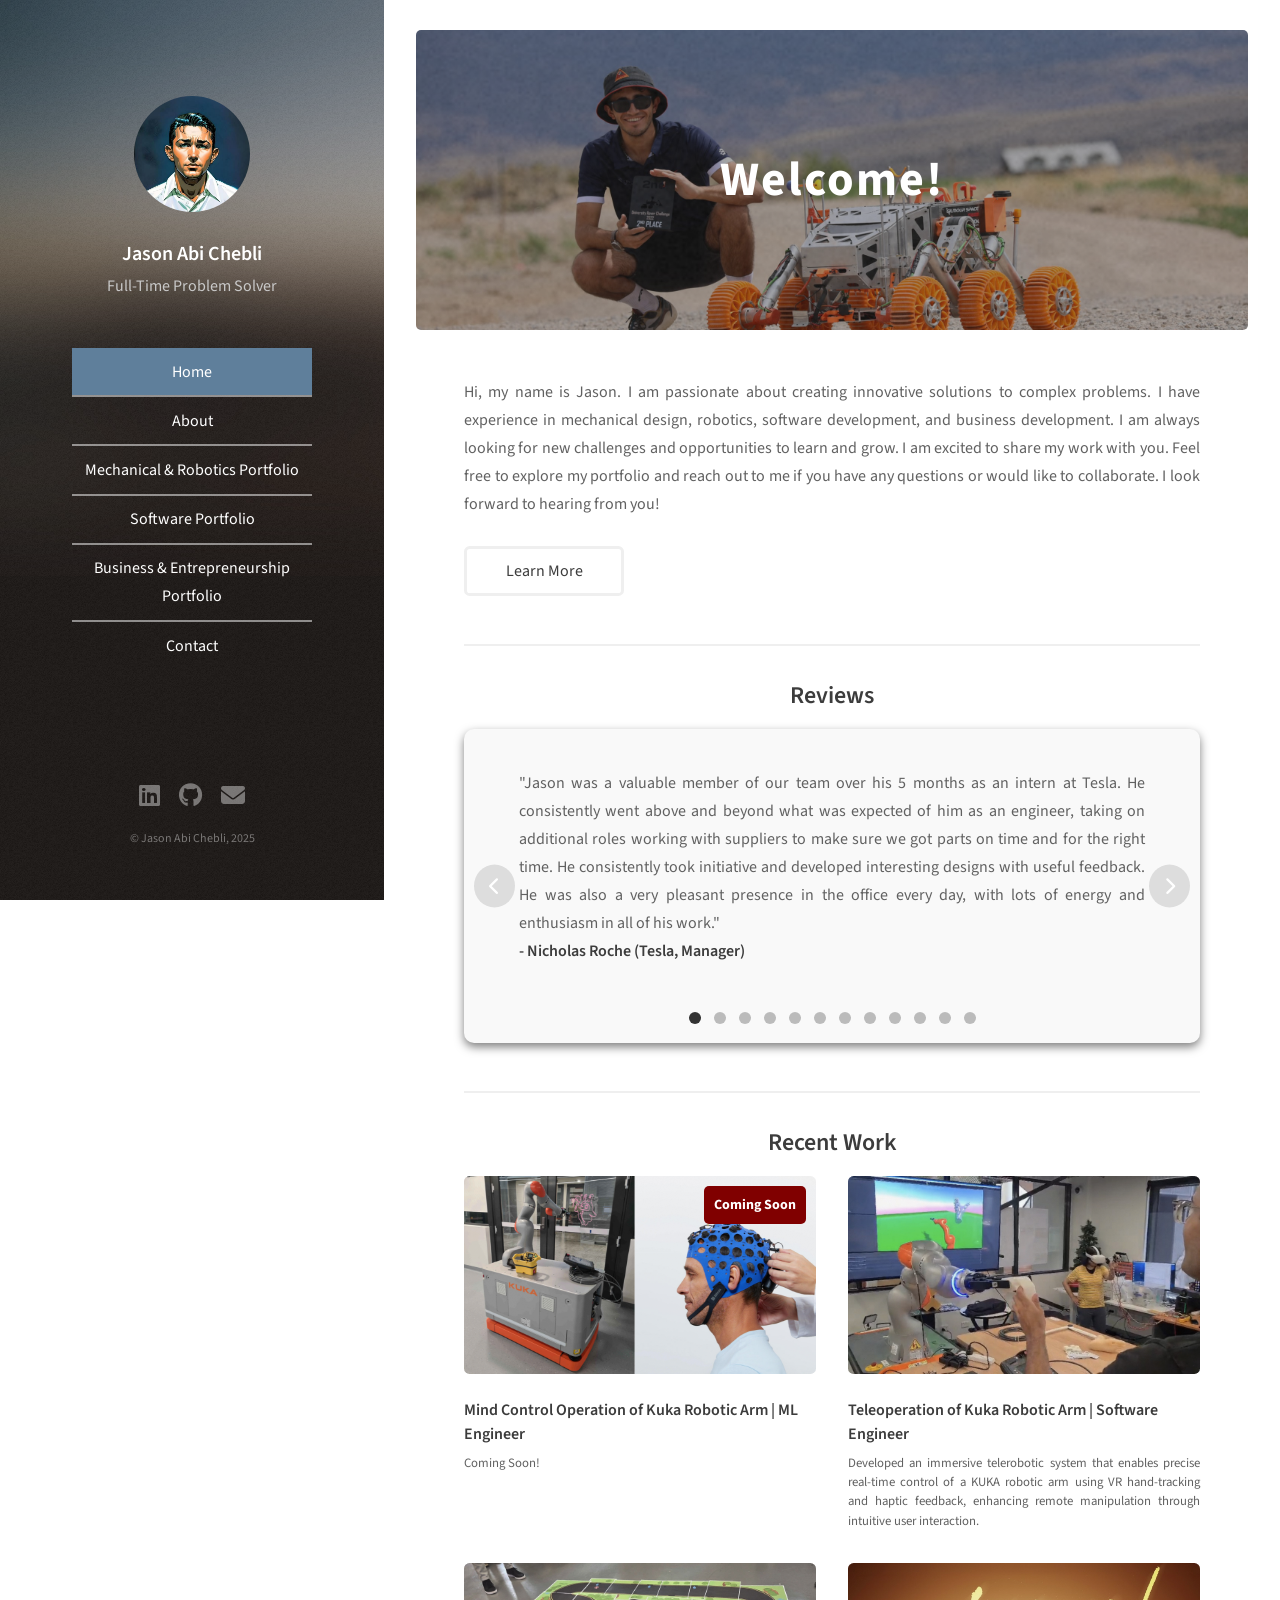
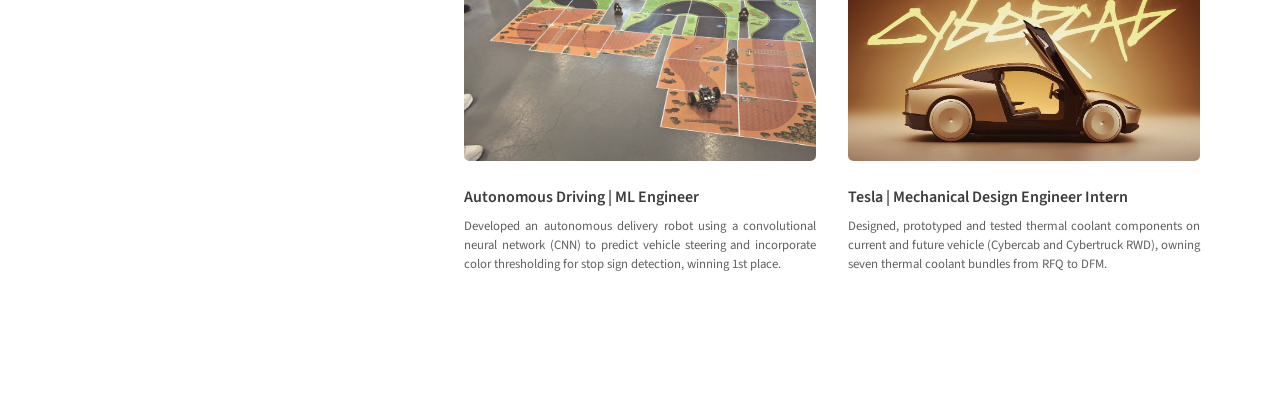
==== index.html @ d2613e0b "Removing large files and adding favicon" ====
<!DOCTYPE HTML>
<!--
	Name: Jason Abi Chebli
	Last Editted: 25-Feb-2025	
	Credit to HTML5 UP for laying some foundations.
-->
<html>

<head>
	<title>Jason Abi Chebli</title>
	<meta charset="utf-8" />
	<meta name="viewport" content="width=device-width, initial-scale=1, user-scalable=no" />
	<link rel="icon" type="image/png" href="images/Favicon/favicon-32x32.png">

	<!-- Stylesheets -->
	<link rel="stylesheet" href="assets/css/main.css" />
	<link rel="stylesheet"
		href="https://fonts.googleapis.com/css2?family=Poppins:wght@200;300;400;500;600&display=swap">
	<!-- Google Fonts -->
	<link rel="stylesheet" href="https://cdnjs.cloudflare.com/ajax/libs/font-awesome/6.4.2/css/all.min.css">
	<!-- Font Awesome for Icons -->
</head>

<!-- Google tag (gtag.js) -->
<script async src="https://www.googletagmanager.com/gtag/js?id=G-MSVJFN33YT"></script>
<script>
  window.dataLayer = window.dataLayer || [];
  function gtag(){dataLayer.push(arguments);}
  gtag('js', new Date());

  gtag('config', 'G-MSVJFN33YT');
</script>

<body class="is-preload">

	<!-- Navigation Bar for Large Screen -->
	<section id="header">
		<!-- Avatar + Image -->
		<header>
			<span class="image avatar"><img src="images/avatar.jpg" alt=""></span>
			<h1><strong>Jason Abi Chebli</strong></h1>
			<p>Full-Time Problem Solver</p>
		</header>
		<!-- Navigation Menu -->
		<nav id="nav">
			<ul id="menu">
				<li><a href="index.html" class="scrolly active">Home</a></li>
				<li><a href="about.html" class="scrolly">About</a></li>
				<li><a href="mechanical.html" class="scrolly">Mechanical & Robotics Portfolio</a></li>
				<li><a href="software.html" class="scrolly">Software Portfolio</a></li>
				<li><a href="business.html" class="scrolly">Business & Entrepreneurship Portfolio</a></li>
				<li><a href="contact.html" class="scrolly">Contact</a></li>
			</ul>
		</nav>

		<!-- Footer -->
		<footer id="footer">
			<div class="inner">
				<ul class="icons">
					<li><a href="https://www.linkedin.com/in/jason-abi-chebli/" class="icon brands fa-linkedin"><span class="label">LinkedIn</span></a></li>
					<li><a href="https://github.com/jabichebli" class="icon brands fa-github"><span class="label">Github</span></a></li>
					<li><a href="contact.html" class="icon solid fa-envelope"><span class="label">Email</span></a></li>
				</ul>
				<ul class="copyright">
					<li>&copy; Jason Abi Chebli, 2025</li>
				</ul>
			</div>
		</footer>
	</section>

	<!-- Navigation Bar for Smaller Screens -->
	<section id="mobile-header">
		<p id="mobile-title">Jason Abi Chebli</p>
		<button id="menu-toggle" aria-label="Toggle menu">
			<i class="fas fa-bars"></i>
		</button>
	</section>

	<!-- Mobile Navigation Menu (Initially Hidden) -->
	<nav id="mobile-nav">
		<!-- Avatar + Image -->
		<header>
			<span class="image avatar" alt
				style="display: flex; justify-content: center; padding: 1.5em 0em 1.5em 0em;"><img
					src="images/avatar.jpg" style="width: 35%;" alt=""></span>
			<p style="margin-bottom: 0em; font-size: large; font-family: 'Poppins', sans-serif; color: white;">Jason Abi
				Chebli</p>
			<p>Full-Time Problem Solver</p>
		</header>
		<br>

		<!-- Navigation Menu -->
		<ul id="menu">
			<li><a href="index.html" class="scrolly active">Home</a></li>
			<li><a href="about.html" class="scrolly">About</a></li>
			<li><a href="mechanical.html" class="scrolly">Mechanical & Robotics Portfolio</a></li>
			<li><a href="software.html" class="scrolly">Software Portfolio</a></li>
			<li><a href="business.html" class="scrolly">Business & Entrepreneurship Portfolio</a></li>
			<li><a href="contact.html" class="scrolly">Contact</a></li>
		</ul>
		<br><br>
		<ul class="copyright">
			<li>&copy; Jason Abi Chebli, 2025</li>
		</ul>
	</nav>

	<div id="body">
		<!-- Hero Banner Section -->
		<section id="hero" style="background-image: url('assets/css/images/overlay.png'), url('images/home/home_main.jpg');">
			<div class="hero-content">
				<h1>Welcome!</h1>
			</div>
		</section>

		<!-- Main Content -->
		<div id="main">
			<!-- Introduction Section -->
			<section id="one">
				<header class="major">
					<!-- <h2>Welcome!</h2> -->
				</header>
				<p style="text-align: justify;">Hi, my name is Jason. I am passionate about creating innovative
					solutions to
					complex problems. I have experience in mechanical design, robotics, software development, and
					business
					development. I am always looking for new challenges and opportunities to learn and grow. I am
					excited to
					share my work with you. Feel free to explore my portfolio and reach out to me if you have any
					questions
					or would like to collaborate. I look forward to hearing from you!
				</p>
				<br>
				<ul class="actions">
					<li><a href="about.html" class="button">Learn More</a></li>
				</ul>
			</section>

			<!-- Review Section -->
			<section id="two">
					<h2 style="padding-bottom: 15px;">Reviews</h2>
				<div id="review-slider">
					<button class="nav-button prev" onclick="changeReview(-1)"><i
							class="fas fa-chevron-left"></i></button>
					<div class="review active">"Jason was a valuable member of our team over his 5 months as an intern
						at
						Tesla. He consistently went above and beyond what was expected of him as an engineer, taking on
						additional roles working with suppliers to make sure we got parts on time and for the right
						time. He
						consistently took initiative and developed interesting designs with useful feedback. He was also
						a
						very pleasant presence in the office every day, with lots of energy and enthusiasm in all of his
						work." <br><b>- Nicholas Roche (Tesla, Manager)</b></div>
					<div class="review">"Jason is a first principles based engineer who dives into the details to
						determine
						the best solution to novel design problems. He works well cross-functionally with design, supply
						chain, manufacturing and quality organizations where he presents data in a concise manner to
						bring
						his designs to production." <br><b> - Zackary Bernholtz (Tesla, Staff Technical Program
							Manager)</b>
					</div>
					<div class="review">"Jason is very knowledgable and proficient at explaining complex topics as well
						as
						being friendly and approachable. He is an exemplary TA and greatly contributed to my enjoyment
						of
						the unit." <br><b> Rating: &#9733;&#9733;&#9733;&#9733;&#9733;</b> <br> <b> - Anonymous Student
							Feedback (ENG1011, SETU) </b>
					</div>
					<div class="review">"Jason was quick to help us with everything and was constantly reassuring us and
						giving us constructive and positive feedback not just as a team, but individually as
						well."<br><b>
							Rating: &#9733;&#9733;&#9733;&#9733;&#9733;</b> <br> <b> - Anonymous Student Feedback
							(ENG1011,
							SETU) </b></div>
					<div class="review">"Great!! Was really helpful and guided us through every assessment"<br><b>
							Rating:
							&#9733;&#9733;&#9733;&#9733;&#9733;</b> <br> <b> - Anonymous Student Feedback (ENG1011,
							SETU)</b></div>
					<div class="review">"Jason is one of the winners of ELO2 Big Dipper Lunar Regolith Acquisition -
						Phase
						1. His team delivered great work!" <br><b> Rating: &#9733;&#9733;&#9733;&#9733;&#9733;</b> <br>
						<b>
							- ELO2 (Space Consortium) </b>
					</div>
					<div class="review">"Jason worked for myself over a 2 year period at The Bicycle Corporation as a
						warehouse employee. I found him to be honest, reliable and a worker prepared to turn his hand to
						whatever was asked of him. Ile showed great initiative to undertake tasks without prompting. I
						wouldn 't hesitate to recommend Jason." <br> <b> - Niel Watson (BikeCorp, Manager) </b></div>
					<div class="review">"Love the enthusiasm and skills you brought to the program Jason Abi Chebli!
						Great
						to have you part of the TOM community and grateful for all your hard work to support Team Joan."
						<br> <b> - Monique Lautee (TOM: Melbourne, Organiser) </b>
					</div>
					<div class="review">"Jason was by far the best tutor I've ever had. Ile is very organised and clear
						in
						his teaching. Having him as my tutor definitely improved my maths results. He helped me excel in
						my
						maths and as a result I was accepted into my school's accelerated maths program. Jason is very
						passionate and dedicated in his teaching because he would always make sure I understand the
						concept
						before moving on. As well as helping me understand math concepts, he is also very engaging in
						his
						teaching. Jason would be a wonderful asset to the workplace because of his passion, organisation
						and
						teaching skills. Employers should definitely hire Jason; they won't regret it."<br><b> - Ashlyn
							Mamachan (Former Student)</b></div>
					<div class="review">"Amazing tutor. Really easy-going and is a very friendly person, allowing one to
						feel in a comfortable environment when around Jason. When tutoring, he always wants you to fully
						understand a concept, he provides excellent and clear notes and will always go beyond
						expectations
						to assist his students. Personally, enjoyed my experiences with Jason and would always be open
						to
						his tutoring services in the future." <br> <b>- Quentin Lam (Former Student)</b></div>
					<div class="review">"Jason is a great tutor. He has helped me tremendously with my English language
						skills. His resources and notes are easy to understand key learning areas. Ile has additional
						resources that teachers don't have and are helpful in providing more depth and information on
						writing AC's and essays. Jason makes the lesson fun, engaging while personalising to a way that
						helped me understand. Ile is organised and helped me stay on track from stressing for exams and
						sacs
						beforehand." <br> <b>- Anonymous (Former Student)</b></div>
					<div class="review">"Jason was very helpful and taught me more than I needed to know. Very good at
						explaining concepts and improving my work" <br> <b>- Damien D'Cunha (Former Student)</b></div>
					<button class="nav-button next" onclick="changeReview(1)"><i
							class="fas fa-chevron-right"></i></button>
					<div class="indicators">
						<span class="indicator active" onclick="goToReview(0)"></span>
						<span class="indicator" onclick="goToReview(1)"></span>
						<span class="indicator" onclick="goToReview(2)"></span>
						<span class="indicator" onclick="goToReview(3)"></span>
						<span class="indicator" onclick="goToReview(4)"></span>
						<span class="indicator" onclick="goToReview(5)"></span>
						<span class="indicator" onclick="goToReview(6)"></span>
						<span class="indicator" onclick="goToReview(7)"></span>
						<span class="indicator" onclick="goToReview(8)"></span>
						<span class="indicator" onclick="goToReview(9)"></span>
						<span class="indicator" onclick="goToReview(10)"></span>
						<span class="indicator" onclick="goToReview(11)"></span>
					</div>
				</div>
			</section>

			<!-- Recent Work Section -->
			<section id="one">
					<h2 style="padding-bottom: 15px;">Recent Work</h2>
				<div class="row">
					<article class="col-6 col-12-xsmall work-item">
						<a href="#" class="image fit thumb">
							<img src="images/software/Mind_Control/Mind_Control.png" alt="" />
						</a>
						<h3>Mind Control Operation of Kuka Robotic Arm | ML Engineer</h3>
						<p>Coming Soon!</p>
						<div class="coming-soon-bubble">Coming Soon</div>
					</article>
					<article class="col-6 col-12-xsmall work-item">
						<a href="#" class="image fit thumb">
							<img src="images/software/Teleoperation/Teleoperation.jpg" alt="" />
						</a>
						<h3>Teleoperation of Kuka Robotic Arm | Software Engineer</h3>
						<p>Developed an immersive telerobotic system that enables precise real-time control of a KUKA
							robotic arm using VR hand-tracking and haptic feedback, enhancing remote manipulation
							through
							intuitive user interaction.</p>
					</article>
					<article class="col-6 col-12-xsmall work-item">
						<a href="#" class="image fit thumb">
							<img src="images/software/Autonomous_Driving_ML/Autonomous_Driving.jpg" alt="" />
						</a>
						<h3>Autonomous Driving | ML Engineer</h3>
						<p>Developed an autonomous delivery robot using a convolutional neural network (CNN) to predict
							vehicle steering and incorporate color thresholding for stop sign detection, winning 1st
							place.
						</p>
					</article>
					<article class="col-6 col-12-xsmall work-item">
						<a href="#" class="image fit thumb">
							<img src="images/mechanical/Tesla/Robotaxi.jpg" alt="" />
						</a>
						<h3>Tesla | Mechanical Design Engineer Intern</h3>
						<p>Designed, prototyped and tested thermal coolant components on current and future vehicle
							(Cybercab and Cybertruck RWD), owning seven thermal coolant bundles from RFQ to DFM.</p>
					</article>
				</div>
				<br>
			</section>
		</div>
	</div>

	<!-- Footer -->
	<footer id="mobile-footer">
		<div class="inner">
			<ul class="icons">
				<li><a href="https://www.linkedin.com/in/jason-abi-chebli/" class="icon brands fa-linkedin"><span class="label">LinkedIn</span></a></li>
				<li><a href="https://github.com/jabichebli" class="icon brands fa-github"><span class="label">Github</span></a></li>
				<li><a href="contact.html" class="icon solid fa-envelope"><span class="label">Email</span></a></li>
			</ul>
			<ul class="copyright">
				<li>&copy; Jason Abi Chebli, 2025</li>
			</ul>
		</div>
	</footer>

	<!-- Scripts -->
	<script src="assets/js/jquery.min.js"></script>
	<script src="assets/js/jquery.poptrox.min.js"></script>
	<script src="assets/js/browser.min.js"></script>
	<script src="assets/js/breakpoints.min.js"></script>
	<script src="assets/js/util.js"></script>
	<script src="assets/js/main.js"></script>
	<script src="assets/js/tracking.js"></script>

	<!-- Popup Overlay and Popup Container -->
	<div class="popup-overlay"></div>
	<div class="popup-container">
		<span class="popup-close">
			<i class="fas fa-times"></i>
		</span>
		<div class="popup-content">
			<!-- Content will be injected here by JS -->
		</div>

		<!-- Navigation Buttons -->
		<button class="popup-nav left" onclick="changePopupContent(-1)">
			<i class="fas fa-chevron-left"></i> <!-- Left Arrow -->
		</button>
		<button class="popup-nav right" onclick="changePopupContent(1)">
			<i class="fas fa-chevron-right"></i> <!-- Right Arrow -->
		</button>

	</div>
</body>

</html>
---- assets/css/main.css ----
/*
	Name: Jason Abi Chebli
	Last Editted: 25-Feb-2025	
	Credit to HTML5 UP for laying some foundations.
*/

/*
Colours:

#5f7f9b  -- Hover/Selection
#c9c9c9  -- Nav Bar
#3c3c3c  -- Text Body
#616161  -- Headers


#becad6 -- dark blue
#dee4ea -- light blue

*/


/*--------Imports--------*/
@import url("fontawesome-all.min.css");
@import url("https://fonts.googleapis.com/css?family=Source+Sans+Pro:400,400italic");
@import url('https://fonts.googleapis.com/css2?family=Poppins:wght@200;300;400;500;600&display=swap');

/*--------Coming Soon Bubble--------*/
.coming-soon-bubble {
	position: absolute;
	top: 10px;
	right: 10px;
	background-color: maroon;
	color: white;
	padding: 5px 10px;
	border-radius: 5px;
	font-weight: bold;
	font-size: 14px;
	text-align: center;
	z-index: 10;
}

.work-item {
	position: relative;
}

/*--------Project Specific Containers--------*/
.summary-container {
	display: flex;
	justify-content: space-between;
	align-items: flex-start;
	gap: 20px;
	flex-wrap: wrap;
}

.summary-text {
	flex: 2;
	min-width: 400px;
	text-align: justify;
}

.summary-media {
	flex: 1;
	max-width: 250px;
	flex-direction: column;
	gap: 10px;
	display: flex;
	justify-content: center;
	align-items: center;
}

.summary-media img {
	width: 100%;
	max-width: 300px;
	border-radius: 2px;
}

.summary-row {
	display: flex;
	gap: 10px;
	flex-wrap: wrap;
	justify-content: center;
	padding-bottom: 10px;
	width: 100%;
}

.summary-row img {
	max-width: 47%;
	border-radius: 2px;
}

.video-container {
    position: relative;
    padding-bottom: 56.25%; 
    height: 0;
    overflow: hidden;
    background: #000;
    margin-top: 5px;
    border-radius: 2px;
}

.video-container iframe {
    position: absolute;
    top: 0;
    left: 0;
    width: 100%;
    height: 100%;
}





/*-------- Project Pop Up --------*/
.popup-overlay {
	display: none;
	position: fixed;
	top: 0;
	left: 0;
	width: 100%;
	height: 100%;
	background-color: rgba(0, 0, 0, 0.5);
	z-index: 9999;
}

.popup-container {
	display: none;
	position: fixed;
	top: 50%;
	left: 50%;
	transform: translate(-50%, -50%);
	background-color: white;
	border-radius: 10px;
	padding: 20px;
	width: 95%;
	height: 95%;
	overflow: hidden;
	box-shadow: 0 5px 15px rgba(0, 0, 0, 0.3);
	z-index: 10000;
}

.popup-content {
	position: fixed;
	top: 50%;
	left: 50%;
	transform: translate(-50%, -50%);
	max-height: 90%;
	overflow-y: auto;
	padding: 5px;
	width: 90%;
	box-sizing: border-box;
	z-index: 10000;
}


.popup-close {
	position: absolute;
	top: 10px;
	right: 10px;
	font-size: 20px;
	cursor: pointer;
	color: #333;
	background: none;
	border: none;
	padding: 10px 16px;
	border-radius: 50%;
	transition: background-color 0.3s ease;
}

.popup-close:hover {
	background-color: #ddd;
}

body.popup-open {
	overflow: hidden;
}

.popup-nav {
	position: absolute;
	top: 50%;
	transform: translateY(-50%);
	background-color: #ddd;
	color: white;
	padding: 10px 15px;
	border: none;
	border-radius: 50%;
	cursor: pointer;
	transition: background-color 0.3s ease;
	z-index: 11001;
}

.popup-nav.left {
	left: 10px;
}

.popup-nav.right {
	right: 10px;
}

.popup-nav:hover {
	background-color: #333;
}

.popup-nav i {
	font-size: 20px;
}

/*--------Skill bubbles--------*/
.skill-bubble {
	display: inline-block;
	color: white;
	font-size: 14px;
	padding: 5px 10px;
	margin: 5px;
	border-radius: 15px;
	cursor: default;
	transition: transform 0.2s ease-in-out;
}

.skill-bubble:hover {
	transform: scale(1.1);
}

/*--------Hero (Page) Image--------*/
#hero {
	background-size: cover;
	background-position: center;
	background-repeat: no-repeat;
	height: 300px;
	align-items: center;
	justify-content: center;
	text-align: center;
	position: relative;
	color: white;
	width: 100%;
	margin-top: -1em;
	border-radius: 5px;
}

#hero .hero-content {
	position: relative;
	z-index: 1;
}
#hero {
    display: flex;
    align-items: center; 
    justify-content: center; 
    height: 300px; 
    text-align: center;
	margin-top: 30px;
}

.hero-content h1 {
    font-size: 3rem;
    font-weight: bold;
    letter-spacing: 2px;
	color: white;
	margin: 0;
}



/*--------Reviews (Home Page)--------*/
#review-slider {
	position: relative;
	max-width: 750px;
	margin: auto;
	overflow: hidden;
	background: #f9f9f9;
	padding: 10px;
	border-radius: 10px;
	text-align: center;
	box-shadow: 0px 4px 10px rgba(0, 0, 0, 0.5);
}

.review {
	font-size: 16px;
	padding: 30px 45px 30px 45px;
	opacity: 1;
	transition: opacity 0.5s ease-in-out;
	display: none;
	text-align: justify;
}

.review.active {
	opacity: 1;
	display: block;
}

.nav-button {
	cursor: pointer;
	position: absolute;
	top: 50%;
	transform: translateY(-50%);
	background-color: #ddd;
	color: white;
	border: none;
	padding: 8px 15px;
	border-radius: 50%;
	font-size: 18px;
}

.nav-button:hover {
	background-color: #333;
}


.prev {
	left: 10px;
}

.next {
	right: 10px;
}

.indicators {
	text-align: center;
	margin-top: 10px;
}

.indicator {
	height: 12px;
	width: 12px;
	background-color: #bbb;
	border-radius: 50%;
	display: inline-block;
	margin: 0 5px;
	cursor: pointer;
	transition: background-color 0.3s ease-in-out;
}

.indicator.active {
	background-color: #333;
}


/*--------NAVIGATION BAR--------*/

.container {
	display: flex;
	align-items: center;
	gap: 20px;
}

.image-container img {
	width: 250px;
	height: auto;
	border-radius: 5px;
}

.text-container {
	flex: 1;
}

@media (max-width: 768px) {
	.container {
		flex-direction: column;
		text-align: center;
	}

	.image-container img {
		width: 150px;
	}
}

* {
	margin: 0;
	padding: 0;
	box-sizing: border-box;
	font-family: 'Poppins', sans-serif;
}

body {
	background: #E3F2FD;
	padding: 40px;
}

h2 {
	text-align: center;
	margin-bottom: 20px;
}

.dropdown-container {
	max-width: 90%;
	margin: auto;
}

.select-menu {
	width: 100%;
	margin-bottom: 10px;
}

.select-btn {
	display: flex;
	height: 55px;
	background: #becad6;
	padding: 15px;
	font-size: 18px;
	font-weight: 500;
	border-radius: 8px;
	align-items: center;
	justify-content: space-between;
	cursor: pointer;
}

.select-btn i {
	font-size: 20px;
	transition: 0.3s;
}

.select-menu.active .select-btn i.fa-chevron-down {
	transform: rotate(-180deg);
}

.select-menu .options {
	display: none;
	background: #dee4ea;
	padding: 15px;
	border-radius: 8px;
}

.select-menu.active .options {
	display: block;
}

.select-menu .skills {
	display: none;
	flex-wrap: wrap;
	justify-content: center;
	align-items: center;
	background: #dee4ea;
	padding: 15px;
	border-radius: 8px;
	box-shadow: 0 0 3px rgba(0, 0, 0, 0.1);
}

.select-menu.active .skills {
	display: flex;
}


.options li {
	list-style: disc;
	margin-left: 15px;
	margin-right: 15px;
	border-radius: 5px;
	text-align: justify;
}

.select-btn i:first-child {
	margin-right: 10px;
}

/*--------NAIVATION MENU BAR--------*/

#menu {
	list-style: none;
	padding: 0;
	text-align: center;
}

#menu a {
	display: block;
	width: 100%;
	background: transparent;
	color: black;
	text-decoration: none;
	font-size: 16px;
	transition: background 0.3s, color 0.3s;
}

#menu a.active {
	color: #000;
}

#menu a:hover,
#menu a.active:hover {
	background: #5f7f9b;
}

@media screen and (max-width: 600px) {
	#menu a {
		width: 90%;
	}
}

html,
body,
div,
span,
applet,
object,
iframe,
h1,
h2,
h3,
h4,
h5,
h6,
p,
blockquote,
pre,
a,
abbr,
acronym,
address,
big,
cite,
code,
del,
dfn,
em,
img,
ins,
kbd,
q,
s,
samp,
small,
strike,
strong,
sub,
sup,
tt,
var,
b,
u,
i,
center,
dl,
dt,
dd,
ol,
ul,
li,
fieldset,
form,
label,
legend,
table,
caption,
tbody,
tfoot,
thead,
tr,
th,
td,
article,
aside,
canvas,
details,
embed,
figure,
figcaption,
footer,
header,
hgroup,
menu,
nav,
output,
ruby,
section,
summary,
time,
mark,
audio,
video {
	margin: 0;
	padding: 0;
	border: 0;
	font-size: 100%;
	font: inherit;
	vertical-align: baseline;
}

article,
aside,
details,
figcaption,
figure,
footer,
header,
hgroup,
menu,
nav,
section {
	display: block;
}

body {
	line-height: 1;
}

ol,
ul {
	list-style: none;
}

blockquote,
q {
	quotes: none;
}

blockquote:before,
blockquote:after,
q:before,
q:after {
	content: '';
	content: none;
}

table {
	border-collapse: collapse;
	border-spacing: 0;
}

body {
	-webkit-text-size-adjust: none;
}

mark {
	background-color: transparent;
	color: inherit;
}

input::-moz-focus-inner {
	border: 0;
	padding: 0;
}

input,
select,
textarea {
	-moz-appearance: none;
	-webkit-appearance: none;
	-ms-appearance: none;
	appearance: none;
}

/* Basic */

html {
	box-sizing: border-box;
}

*,
*:before,
*:after {
	box-sizing: inherit;
}

body {
	background: #fff;
}

body.is-preload *,
body.is-preload *:before,
body.is-preload *:after {
	-moz-animation: none !important;
	-webkit-animation: none !important;
	-ms-animation: none !important;
	animation: none !important;
	-moz-transition: none !important;
	-webkit-transition: none !important;
	-ms-transition: none !important;
	transition: none !important;
}

body,
input,
select,
textarea {
	color: #616161;
	font-family: "Source Sans Pro", Helvetica, sans-serif;
	font-size: 16pt;
	font-weight: 400;
	line-height: 1.75em;
}

a {
	-moz-transition: color 0.2s ease-in-out, border-color 0.2s ease-in-out;
	-webkit-transition: color 0.2s ease-in-out, border-color 0.2s ease-in-out;
	-ms-transition: color 0.2s ease-in-out, border-color 0.2s ease-in-out;
	transition: color 0.2s ease-in-out, border-color 0.2s ease-in-out;
	border-bottom: dotted 1px;
	color: #616161;
	text-decoration: none;
}

a:hover {
	border-bottom-color: transparent;
	color: #5f7f9b !important;
	text-decoration: none;
}

strong,
b {
	color: #3c3c3c;
	font-weight: 600;
}

em,
i {
	font-style: italic;
}

p {
	margin: 0 0 0em 0;
	text-align: justify;
}

h1,
h2,
h3,
h4,
h5,
h6,
.sBtn-text {
	color: #3c3c3c;
	font-weight: 600;
	line-height: 1em;
	margin: 0 0 0em 0;
}

h1 a,
h2 a,
h3 a,
h4 a,
h5 a,
h6 a {
	color: inherit;
	text-decoration: none;
}

h1 {
	font-size: 2em;
	line-height: 1.5em;
}

h2 {
	font-size: 1.5em;
	line-height: 1.5em;
}

h3 {
	font-size: 1.25em;
	line-height: 1.5em;
}

h4 {
	font-size: 1.1em;
	line-height: 1.5em;
}

h5 {
	font-size: 0.9em;
	line-height: 1.5em;
}

h6 {
	font-size: 0.7em;
	line-height: 1.5em;
}

sub {
	font-size: 0.8em;
	position: relative;
	top: 0.5em;
}

sup {
	font-size: 0.8em;
	position: relative;
	top: -0.5em;
}

hr {
	border: 0;
	border-bottom: solid 2px #efefef;
	margin: 2em 0;
}

hr.major {
	margin: 3em 0;
}

blockquote {
	border-left: solid 6px #efefef;
	font-style: italic;
	margin: 0 0 2em 0;
	padding: 0.5em 0 0.5em 1.5em;
}

code {
	background: #f7f7f7;
	border-radius: 0.35em;
	border: solid 2px #efefef;
	font-family: "Courier New", monospace;
	font-size: 0.9em;
	margin: 0 0.25em;
	padding: 0.25em 0.65em;
}

pre {
	-webkit-overflow-scrolling: touch;
	font-family: "Courier New", monospace;
	font-size: 0.9em;
	margin: 0 0 2em 0;
}

pre code {
	display: block;
	line-height: 1.75em;
	padding: 1em 1.5em;
	overflow-x: auto;
}

.align-left {
	text-align: left;
}

.align-center {
	text-align: center;
}

.align-right {
	text-align: right;
}

/* Container */

.container {
	margin: 0 auto;
	/* max-width: calc(100% - 4em); */
	width: 100%;
}

.container.xsmall {
	width: 25%;
}

.container.small {
	width: 50%;
}

.container.medium {
	width: 75%;
}

.container.large {
	width: 125%;
}

.container.xlarge {
	width: 150%;
}

.container.max {
	width: 100%;
}

@media screen and (max-width: 980px) {

	.container {
		width: 100% !important;
		max-width: 100% !important;
	}

}

@media screen and (max-width: 480px) {

	.container {
		max-width: calc(100% - 3em);
	}

}

/* Row */

.row {
	display: flex;
	flex-wrap: wrap;
	box-sizing: border-box;
	align-items: stretch;
}

.row>* {
	box-sizing: border-box;
}

.row.gtr-uniform>*> :last-child {
	margin-bottom: 0;
}

.row.aln-left {
	justify-content: flex-start;
}

.row.aln-center {
	justify-content: center;
}

.row.aln-right {
	justify-content: flex-end;
}

.row.aln-top {
	align-items: flex-start;
}

.row.aln-middle {
	align-items: center;
}

.row.aln-bottom {
	align-items: flex-end;
}

.row>.imp {
	order: -1;
}

.row>.col-1 {
	width: 8.33333%;
}

.row>.off-1 {
	margin-left: 8.33333%;
}

.row>.col-2 {
	width: 16.66667%;
}

.row>.off-2 {
	margin-left: 16.66667%;
}

.row>.col-3 {
	width: 25%;
}

.row>.off-3 {
	margin-left: 25%;
}

.row>.col-4 {
	width: 33.33333%;
}

.row>.off-4 {
	margin-left: 33.33333%;
}

.row>.col-5 {
	width: 41.66667%;
}

.row>.off-5 {
	margin-left: 41.66667%;
}

.row>.col-6 {
	width: 50%;
}

.row>.off-6 {
	margin-left: 50%;
}

.row>.col-7 {
	width: 58.33333%;
}

.row>.off-7 {
	margin-left: 58.33333%;
}

.row>.col-8 {
	width: 66.66667%;
}

.row>.off-8 {
	margin-left: 66.66667%;
}

.row>.col-9 {
	width: 75%;
}

.row>.off-9 {
	margin-left: 75%;
}

.row>.col-10 {
	width: 83.33333%;
}

.row>.off-10 {
	margin-left: 83.33333%;
}

.row>.col-11 {
	width: 91.66667%;
}

.row>.off-11 {
	margin-left: 91.66667%;
}

.row>.col-12 {
	width: 100%;
}

.row>.off-12 {
	margin-left: 100%;
}

.row.gtr-0 {
	margin-top: 0;
	margin-left: 0em;
}

.row.gtr-0>* {
	padding: 0 0 0 0em;
}

.row.gtr-0.gtr-uniform {
	margin-top: 0em;
}

.row.gtr-0.gtr-uniform>* {
	padding-top: 0em;
}

.row.gtr-25 {
	margin-top: 0;
	margin-left: -0.625em;
}

.row.gtr-25>* {
	padding: 0 0 0 0.625em;
}

.row.gtr-25.gtr-uniform {
	margin-top: -0.625em;
}

.row.gtr-25.gtr-uniform>* {
	padding-top: 0.625em;
}

.row.gtr-50 {
	margin-top: 0;
	margin-left: -1.25em;
}

.row.gtr-50>* {
	padding: 0 0 0 1.25em;
}

.row.gtr-50.gtr-uniform {
	margin-top: -1.25em;
}

.row.gtr-50.gtr-uniform>* {
	padding-top: 1.25em;
}

.row {
	margin-top: 0;
	margin-left: 0em;
}

.row>* {
	padding: 0 0 0 2.5em;
}

.row.gtr-uniform {
	margin-top: -2.5em;
}

.row.gtr-uniform>* {
	padding-top: 2.5em;
}

.row.gtr-150 {
	margin-top: 0;
	margin-left: -3.75em;
}

.row.gtr-150>* {
	padding: 0 0 0 3.75em;
}

.row.gtr-150.gtr-uniform {
	margin-top: -3.75em;
}

.row.gtr-150.gtr-uniform>* {
	padding-top: 3.75em;
}

.row.gtr-200 {
	margin-top: 0;
	margin-left: -5em;
}

.row.gtr-200>* {
	padding: 0 0 0 5em;
}

.row.gtr-200.gtr-uniform {
	margin-top: -5em;
}

.row.gtr-200.gtr-uniform>* {
	padding-top: 5em;
}

@media screen and (max-width: 1800px) {

	.row {
		display: flex;
		flex-wrap: wrap;
		box-sizing: border-box;
		align-items: stretch;
	}

	.row>* {
		box-sizing: border-box;
	}

	.row.gtr-uniform>*> :last-child {
		margin-bottom: 0;
	}

	.row.aln-left {
		justify-content: flex-start;
	}

	.row.aln-center {
		justify-content: center;
	}

	.row.aln-right {
		justify-content: flex-end;
	}

	.row.aln-top {
		align-items: flex-start;
	}

	.row.aln-middle {
		align-items: center;
	}

	.row.aln-bottom {
		align-items: flex-end;
	}

	.row>.imp-xlarge {
		order: -1;
	}

	.row>.col-1-xlarge {
		width: 8.33333%;
	}

	.row>.off-1-xlarge {
		margin-left: 8.33333%;
	}

	.row>.col-2-xlarge {
		width: 16.66667%;
	}

	.row>.off-2-xlarge {
		margin-left: 16.66667%;
	}

	.row>.col-3-xlarge {
		width: 25%;
	}

	.row>.off-3-xlarge {
		margin-left: 25%;
	}

	.row>.col-4-xlarge {
		width: 33.33333%;
	}

	.row>.off-4-xlarge {
		margin-left: 33.33333%;
	}

	.row>.col-5-xlarge {
		width: 41.66667%;
	}

	.row>.off-5-xlarge {
		margin-left: 41.66667%;
	}

	.row>.col-6-xlarge {
		width: 50%;
	}

	.row>.off-6-xlarge {
		margin-left: 50%;
	}

	.row>.col-7-xlarge {
		width: 58.33333%;
	}

	.row>.off-7-xlarge {
		margin-left: 58.33333%;
	}

	.row>.col-8-xlarge {
		width: 66.66667%;
	}

	.row>.off-8-xlarge {
		margin-left: 66.66667%;
	}

	.row>.col-9-xlarge {
		width: 75%;
	}

	.row>.off-9-xlarge {
		margin-left: 75%;
	}

	.row>.col-10-xlarge {
		width: 83.33333%;
	}

	.row>.off-10-xlarge {
		margin-left: 83.33333%;
	}

	.row>.col-11-xlarge {
		width: 91.66667%;
	}

	.row>.off-11-xlarge {
		margin-left: 91.66667%;
	}

	.row>.col-12-xlarge {
		width: 100%;
	}

	.row>.off-12-xlarge {
		margin-left: 100%;
	}

	.row.gtr-0 {
		margin-top: 0;
		margin-left: 0em;
	}

	.row.gtr-0>* {
		padding: 0 0 0 0em;
	}

	.row.gtr-0.gtr-uniform {
		margin-top: 0em;
	}

	.row.gtr-0.gtr-uniform>* {
		padding-top: 0em;
	}

	.row.gtr-25 {
		margin-top: 0;
		margin-left: -0.625em;
	}

	.row.gtr-25>* {
		padding: 0 0 0 0.625em;
	}

	.row.gtr-25.gtr-uniform {
		margin-top: -0.625em;
	}

	.row.gtr-25.gtr-uniform>* {
		padding-top: 0.625em;
	}

	.row.gtr-50 {
		margin-top: 0;
		margin-left: -1.25em;
	}

	.row.gtr-50>* {
		padding: 0 0 0 1.25em;
	}

	.row.gtr-50.gtr-uniform {
		margin-top: -1.25em;
	}

	.row.gtr-50.gtr-uniform>* {
		padding-top: 1.25em;
	}

	.row {
		margin-top: 0;
		margin-left: -2.5em;
	}

	.row>* {
		padding: 0 0 0 2.5em;
	}

	.row.gtr-uniform {
		margin-top: -2.5em;
	}

	.row.gtr-uniform>* {
		padding-top: 2.5em;
	}

	.row.gtr-150 {
		margin-top: 0;
		margin-left: -3.75em;
	}

	.row.gtr-150>* {
		padding: 0 0 0 3.75em;
	}

	.row.gtr-150.gtr-uniform {
		margin-top: -3.75em;
	}

	.row.gtr-150.gtr-uniform>* {
		padding-top: 3.75em;
	}

	.row.gtr-200 {
		margin-top: 0;
		margin-left: -5em;
	}

	.row.gtr-200>* {
		padding: 0 0 0 5em;
	}

	.row.gtr-200.gtr-uniform {
		margin-top: -5em;
	}

	.row.gtr-200.gtr-uniform>* {
		padding-top: 5em;
	}

}

@media screen and (max-width: 1280px) {

	.row {
		display: flex;
		flex-wrap: wrap;
		box-sizing: border-box;
		align-items: stretch;
	}

	.row>* {
		box-sizing: border-box;
	}

	.row.gtr-uniform>*> :last-child {
		margin-bottom: 0;
	}

	.row.aln-left {
		justify-content: flex-start;
	}

	.row.aln-center {
		justify-content: center;
	}

	.row.aln-right {
		justify-content: flex-end;
	}

	.row.aln-top {
		align-items: flex-start;
	}

	.row.aln-middle {
		align-items: center;
	}

	.row.aln-bottom {
		align-items: flex-end;
	}

	.row>.imp-large {
		order: -1;
	}

	.row>.col-1-large {
		width: 8.33333%;
	}

	.row>.off-1-large {
		margin-left: 8.33333%;
	}

	.row>.col-2-large {
		width: 16.66667%;
	}

	.row>.off-2-large {
		margin-left: 16.66667%;
	}

	.row>.col-3-large {
		width: 25%;
	}

	.row>.off-3-large {
		margin-left: 25%;
	}

	.row>.col-4-large {
		width: 33.33333%;
	}

	.row>.off-4-large {
		margin-left: 33.33333%;
	}

	.row>.col-5-large {
		width: 41.66667%;
	}

	.row>.off-5-large {
		margin-left: 41.66667%;
	}

	.row>.col-6-large {
		width: 50%;
	}

	.row>.off-6-large {
		margin-left: 50%;
	}

	.row>.col-7-large {
		width: 58.33333%;
	}

	.row>.off-7-large {
		margin-left: 58.33333%;
	}

	.row>.col-8-large {
		width: 66.66667%;
	}

	.row>.off-8-large {
		margin-left: 66.66667%;
	}

	.row>.col-9-large {
		width: 75%;
	}

	.row>.off-9-large {
		margin-left: 75%;
	}

	.row>.col-10-large {
		width: 83.33333%;
	}

	.row>.off-10-large {
		margin-left: 83.33333%;
	}

	.row>.col-11-large {
		width: 91.66667%;
	}

	.row>.off-11-large {
		margin-left: 91.66667%;
	}

	.row>.col-12-large {
		width: 100%;
	}

	.row>.off-12-large {
		margin-left: 100%;
	}

	.row.gtr-0 {
		margin-top: 0;
		margin-left: 0em;
	}

	.row.gtr-0>* {
		padding: 0 0 0 0em;
	}

	.row.gtr-0.gtr-uniform {
		margin-top: 0em;
	}

	.row.gtr-0.gtr-uniform>* {
		padding-top: 0em;
	}

	.row.gtr-25 {
		margin-top: 0;
		margin-left: -0.5em;
	}

	.row.gtr-25>* {
		padding: 0 0 0 0.5em;
	}

	.row.gtr-25.gtr-uniform {
		margin-top: -0.5em;
	}

	.row.gtr-25.gtr-uniform>* {
		padding-top: 0.5em;
	}

	.row.gtr-50 {
		margin-top: 0;
		margin-left: -1em;
	}

	.row.gtr-50>* {
		padding: 0 0 0 1em;
	}

	.row.gtr-50.gtr-uniform {
		margin-top: -1em;
	}

	.row.gtr-50.gtr-uniform>* {
		padding-top: 1em;
	}

	.row {
		margin-top: 0;
		margin-left: -2em;
	}

	.row>* {
		padding: 0 0 0 2em;
	}

	.row.gtr-uniform {
		margin-top: -2em;
	}

	.row.gtr-uniform>* {
		padding-top: 2em;
	}

	.row.gtr-150 {
		margin-top: 0;
		margin-left: -3em;
	}

	.row.gtr-150>* {
		padding: 0 0 0 3em;
	}

	.row.gtr-150.gtr-uniform {
		margin-top: -3em;
	}

	.row.gtr-150.gtr-uniform>* {
		padding-top: 3em;
	}

	.row.gtr-200 {
		margin-top: 0;
		margin-left: -4em;
	}

	.row.gtr-200>* {
		padding: 0 0 0 4em;
	}

	.row.gtr-200.gtr-uniform {
		margin-top: -4em;
	}

	.row.gtr-200.gtr-uniform>* {
		padding-top: 4em;
	}

}

@media screen and (max-width: 980px) {

	.row {
		display: flex;
		flex-wrap: wrap;
		box-sizing: border-box;
		align-items: stretch;
	}

	.row>* {
		box-sizing: border-box;
	}

	.row.gtr-uniform>*> :last-child {
		margin-bottom: 0;
	}

	.row.aln-left {
		justify-content: flex-start;
	}

	.row.aln-center {
		justify-content: center;
	}

	.row.aln-right {
		justify-content: flex-end;
	}

	.row.aln-top {
		align-items: flex-start;
	}

	.row.aln-middle {
		align-items: center;
	}

	.row.aln-bottom {
		align-items: flex-end;
	}

	.row>.imp-medium {
		order: -1;
	}

	.row>.col-1-medium {
		width: 8.33333%;
	}

	.row>.off-1-medium {
		margin-left: 8.33333%;
	}

	.row>.col-2-medium {
		width: 16.66667%;
	}

	.row>.off-2-medium {
		margin-left: 16.66667%;
	}

	.row>.col-3-medium {
		width: 25%;
	}

	.row>.off-3-medium {
		margin-left: 25%;
	}

	.row>.col-4-medium {
		width: 33.33333%;
	}

	.row>.off-4-medium {
		margin-left: 33.33333%;
	}

	.row>.col-5-medium {
		width: 41.66667%;
	}

	.row>.off-5-medium {
		margin-left: 41.66667%;
	}

	.row>.col-6-medium {
		width: 50%;
	}

	.row>.off-6-medium {
		margin-left: 50%;
	}

	.row>.col-7-medium {
		width: 58.33333%;
	}

	.row>.off-7-medium {
		margin-left: 58.33333%;
	}

	.row>.col-8-medium {
		width: 66.66667%;
	}

	.row>.off-8-medium {
		margin-left: 66.66667%;
	}

	.row>.col-9-medium {
		width: 75%;
	}

	.row>.off-9-medium {
		margin-left: 75%;
	}

	.row>.col-10-medium {
		width: 83.33333%;
	}

	.row>.off-10-medium {
		margin-left: 83.33333%;
	}

	.row>.col-11-medium {
		width: 91.66667%;
	}

	.row>.off-11-medium {
		margin-left: 91.66667%;
	}

	.row>.col-12-medium {
		width: 100%;
	}

	.row>.off-12-medium {
		margin-left: 100%;
	}

	.row.gtr-0 {
		margin-top: 0;
		margin-left: 0em;
	}

	.row.gtr-0>* {
		padding: 0 0 0 0em;
	}

	.row.gtr-0.gtr-uniform {
		margin-top: 0em;
	}

	.row.gtr-0.gtr-uniform>* {
		padding-top: 0em;
	}

	.row.gtr-25 {
		margin-top: 0;
		margin-left: -0.5em;
	}

	.row.gtr-25>* {
		padding: 0 0 0 0.5em;
	}

	.row.gtr-25.gtr-uniform {
		margin-top: -0.5em;
	}

	.row.gtr-25.gtr-uniform>* {
		padding-top: 0.5em;
	}

	.row.gtr-50 {
		margin-top: 0;
		margin-left: -1em;
	}

	.row.gtr-50>* {
		padding: 0 0 0 1em;
	}

	.row.gtr-50.gtr-uniform {
		margin-top: -1em;
	}

	.row.gtr-50.gtr-uniform>* {
		padding-top: 1em;
	}

	.row {
		margin-top: 0;
		margin-left: -2em;
	}

	.row>* {
		padding: 0 0 0 2em;
	}

	.row.gtr-uniform {
		margin-top: -2em;
	}

	.row.gtr-uniform>* {
		padding-top: 2em;
	}

	.row.gtr-150 {
		margin-top: 0;
		margin-left: -3em;
	}

	.row.gtr-150>* {
		padding: 0 0 0 3em;
	}

	.row.gtr-150.gtr-uniform {
		margin-top: -3em;
	}

	.row.gtr-150.gtr-uniform>* {
		padding-top: 3em;
	}

	.row.gtr-200 {
		margin-top: 0;
		margin-left: -4em;
	}

	.row.gtr-200>* {
		padding: 0 0 0 4em;
	}

	.row.gtr-200.gtr-uniform {
		margin-top: -4em;
	}

	.row.gtr-200.gtr-uniform>* {
		padding-top: 4em;
	}

}

@media screen and (max-width: 736px) {

	.row {
		display: flex;
		flex-wrap: wrap;
		box-sizing: border-box;
		align-items: stretch;
	}

	.row>* {
		box-sizing: border-box;
	}

	.row.gtr-uniform>*> :last-child {
		margin-bottom: 0;
	}

	.row.aln-left {
		justify-content: flex-start;
	}

	.row.aln-center {
		justify-content: center;
	}

	.row.aln-right {
		justify-content: flex-end;
	}

	.row.aln-top {
		align-items: flex-start;
	}

	.row.aln-middle {
		align-items: center;
	}

	.row.aln-bottom {
		align-items: flex-end;
	}

	.row>.imp-small {
		order: -1;
	}

	.row>.col-1-small {
		width: 8.33333%;
	}

	.row>.off-1-small {
		margin-left: 8.33333%;
	}

	.row>.col-2-small {
		width: 16.66667%;
	}

	.row>.off-2-small {
		margin-left: 16.66667%;
	}

	.row>.col-3-small {
		width: 25%;
	}

	.row>.off-3-small {
		margin-left: 25%;
	}

	.row>.col-4-small {
		width: 33.33333%;
	}

	.row>.off-4-small {
		margin-left: 33.33333%;
	}

	.row>.col-5-small {
		width: 41.66667%;
	}

	.row>.off-5-small {
		margin-left: 41.66667%;
	}

	.row>.col-6-small {
		width: 50%;
	}

	.row>.off-6-small {
		margin-left: 50%;
	}

	.row>.col-7-small {
		width: 58.33333%;
	}

	.row>.off-7-small {
		margin-left: 58.33333%;
	}

	.row>.col-8-small {
		width: 66.66667%;
	}

	.row>.off-8-small {
		margin-left: 66.66667%;
	}

	.row>.col-9-small {
		width: 75%;
	}

	.row>.off-9-small {
		margin-left: 75%;
	}

	.row>.col-10-small {
		width: 83.33333%;
	}

	.row>.off-10-small {
		margin-left: 83.33333%;
	}

	.row>.col-11-small {
		width: 91.66667%;
	}

	.row>.off-11-small {
		margin-left: 91.66667%;
	}

	.row>.col-12-small {
		width: 100%;
	}

	.row>.off-12-small {
		margin-left: 100%;
	}

	.row.gtr-0 {
		margin-top: 0;
		margin-left: 0em;
	}

	.row.gtr-0>* {
		padding: 0 0 0 0em;
	}

	.row.gtr-0.gtr-uniform {
		margin-top: 0em;
	}

	.row.gtr-0.gtr-uniform>* {
		padding-top: 0em;
	}

	.row.gtr-25 {
		margin-top: 0;
		margin-left: -0.375em;
	}

	.row.gtr-25>* {
		padding: 0 0 0 0.375em;
	}

	.row.gtr-25.gtr-uniform {
		margin-top: -0.375em;
	}

	.row.gtr-25.gtr-uniform>* {
		padding-top: 0.375em;
	}

	.row.gtr-50 {
		margin-top: 0;
		margin-left: -0.75em;
	}

	.row.gtr-50>* {
		padding: 0 0 0 0.75em;
	}

	.row.gtr-50.gtr-uniform {
		margin-top: -0.75em;
	}

	.row.gtr-50.gtr-uniform>* {
		padding-top: 0.75em;
	}

	.row {
		margin-top: 0;
		margin-left: -1.5em;
	}

	.row>* {
		padding: 0 0 0 1.5em;
	}

	.row.gtr-uniform {
		margin-top: -1.5em;
	}

	.row.gtr-uniform>* {
		padding-top: 1.5em;
	}

	.row.gtr-150 {
		margin-top: 0;
		margin-left: -2.25em;
	}

	.row.gtr-150>* {
		padding: 0 0 0 2.25em;
	}

	.row.gtr-150.gtr-uniform {
		margin-top: -2.25em;
	}

	.row.gtr-150.gtr-uniform>* {
		padding-top: 2.25em;
	}

	.row.gtr-200 {
		margin-top: 0;
		margin-left: -3em;
	}

	.row.gtr-200>* {
		padding: 0 0 0 3em;
	}

	.row.gtr-200.gtr-uniform {
		margin-top: -3em;
	}

	.row.gtr-200.gtr-uniform>* {
		padding-top: 3em;
	}

}

@media screen and (max-width: 480px) {

	.row {
		display: flex;
		flex-wrap: wrap;
		box-sizing: border-box;
		align-items: stretch;
	}

	.row>* {
		box-sizing: border-box;
	}

	.row.gtr-uniform>*> :last-child {
		margin-bottom: 0;
	}

	.row.aln-left {
		justify-content: flex-start;
	}

	.row.aln-center {
		justify-content: center;
	}

	.row.aln-right {
		justify-content: flex-end;
	}

	.row.aln-top {
		align-items: flex-start;
	}

	.row.aln-middle {
		align-items: center;
	}

	.row.aln-bottom {
		align-items: flex-end;
	}

	.row>.imp-xsmall {
		order: -1;
	}

	.row>.col-1-xsmall {
		width: 8.33333%;
	}

	.row>.off-1-xsmall {
		margin-left: 8.33333%;
	}

	.row>.col-2-xsmall {
		width: 16.66667%;
	}

	.row>.off-2-xsmall {
		margin-left: 16.66667%;
	}

	.row>.col-3-xsmall {
		width: 25%;
	}

	.row>.off-3-xsmall {
		margin-left: 25%;
	}

	.row>.col-4-xsmall {
		width: 33.33333%;
	}

	.row>.off-4-xsmall {
		margin-left: 33.33333%;
	}

	.row>.col-5-xsmall {
		width: 41.66667%;
	}

	.row>.off-5-xsmall {
		margin-left: 41.66667%;
	}

	.row>.col-6-xsmall {
		width: 50%;
	}

	.row>.off-6-xsmall {
		margin-left: 50%;
	}

	.row>.col-7-xsmall {
		width: 58.33333%;
	}

	.row>.off-7-xsmall {
		margin-left: 58.33333%;
	}

	.row>.col-8-xsmall {
		width: 66.66667%;
	}

	.row>.off-8-xsmall {
		margin-left: 66.66667%;
	}

	.row>.col-9-xsmall {
		width: 75%;
	}

	.row>.off-9-xsmall {
		margin-left: 75%;
	}

	.row>.col-10-xsmall {
		width: 83.33333%;
	}

	.row>.off-10-xsmall {
		margin-left: 83.33333%;
	}

	.row>.col-11-xsmall {
		width: 91.66667%;
	}

	.row>.off-11-xsmall {
		margin-left: 91.66667%;
	}

	.row>.col-12-xsmall {
		width: 100%;
	}

	.row>.off-12-xsmall {
		margin-left: 100%;
	}

	.row.gtr-0 {
		margin-top: 0;
		margin-left: 0em;
	}

	.row.gtr-0>* {
		padding: 0 0 0 0em;
	}

	.row.gtr-0.gtr-uniform {
		margin-top: 0em;
	}

	.row.gtr-0.gtr-uniform>* {
		padding-top: 0em;
	}

	.row.gtr-25 {
		margin-top: 0;
		margin-left: -0.375em;
	}

	.row.gtr-25>* {
		padding: 0 0 0 0.375em;
	}

	.row.gtr-25.gtr-uniform {
		margin-top: -0.375em;
	}

	.row.gtr-25.gtr-uniform>* {
		padding-top: 0.375em;
	}

	.row.gtr-50 {
		margin-top: 0;
		margin-left: -0.75em;
	}

	.row.gtr-50>* {
		padding: 0 0 0 0.75em;
	}

	.row.gtr-50.gtr-uniform {
		margin-top: -0.75em;
	}

	.row.gtr-50.gtr-uniform>* {
		padding-top: 0.75em;
	}

	.row {
		margin-top: 0;
		margin-left: -1.5em;
	}

	.row>* {
		padding: 0 0 0 1.5em;
	}

	.row.gtr-uniform {
		margin-top: -1.5em;
	}

	.row.gtr-uniform>* {
		padding-top: 1.5em;
	}

	.row.gtr-150 {
		margin-top: 0;
		margin-left: -2.25em;
	}

	.row.gtr-150>* {
		padding: 0 0 0 2.25em;
	}

	.row.gtr-150.gtr-uniform {
		margin-top: -2.25em;
	}

	.row.gtr-150.gtr-uniform>* {
		padding-top: 2.25em;
	}

	.row.gtr-200 {
		margin-top: 0;
		margin-left: -3em;
	}

	.row.gtr-200>* {
		padding: 0 0 0 3em;
	}

	.row.gtr-200.gtr-uniform {
		margin-top: -3em;
	}

	.row.gtr-200.gtr-uniform>* {
		padding-top: 3em;
	}

}

/* Section/Article */

section.special,
article.special {
	text-align: center;
}

header p {
	color: #c9c9c9;
	text-align: center;
	position: relative;
	margin: 0 0 1.5em 0;
}

header h2+p {
	font-size: 1.25em;
	margin-top: -1em;
	line-height: 1.5em;
}

header h3+p {
	font-size: 1.1em;
	margin-top: -0.8em;
	line-height: 1.5em;
}

header h4+p,
header h5+p,
header h6+p {
	font-size: 0.9em;
	margin-top: -0.6em;
	line-height: 1.5em;
}

header.major h2 {
	font-size: 2em;
}

/* Form */

form {
	margin: 0 0 2em 0;
}

label {
	color: #3c3c3c;
	display: block;
	font-size: 0.9em;
	font-weight: 400;
	margin: 0 0 1em 0;
}

input[type="text"],
input[type="password"],
input[type="email"],
select,
textarea {
	-moz-appearance: none;
	-webkit-appearance: none;
	-ms-appearance: none;
	appearance: none;
	background: #f7f7f7;
	border-radius: 0.35em;
	border: solid 2px transparent;
	color: inherit;
	display: block;
	outline: 0;
	padding: 0 0.75em;
	text-decoration: none;
	width: 100%;
}

input[type="text"]:invalid,
input[type="password"]:invalid,
input[type="email"]:invalid,
select:invalid,
textarea:invalid {
	box-shadow: none;
}

input[type="text"]:focus,
input[type="password"]:focus,
input[type="email"]:focus,
select:focus,
textarea:focus {
	border-color: #5f7f9b;
}

select {
	background-image: url("data:image/svg+xml;charset=utf8,%3Csvg xmlns='http://www.w3.org/2000/svg' width='40' height='40' preserveAspectRatio='none' viewBox='0 0 40 40'%3E%3Cpath d='M9.4,12.3l10.4,10.4l10.4-10.4c0.2-0.2,0.5-0.4,0.9-0.4c0.3,0,0.6,0.1,0.9,0.4l3.3,3.3c0.2,0.2,0.4,0.5,0.4,0.9 c0,0.4-0.1,0.6-0.4,0.9L20.7,31.9c-0.2,0.2-0.5,0.4-0.9,0.4c-0.3,0-0.6-0.1-0.9-0.4L4.3,17.3c-0.2-0.2-0.4-0.5-0.4-0.9 c0-0.4,0.1-0.6,0.4-0.9l3.3-3.3c0.2-0.2,0.5-0.4,0.9-0.4S9.1,12.1,9.4,12.3z' fill='%23dfdfdf' /%3E%3C/svg%3E");
	background-size: 1.25rem;
	background-repeat: no-repeat;
	background-position: calc(100% - 1rem) center;
	height: 2.75em;
	padding-right: 2.75em;
	text-overflow: ellipsis;
}

select option {
	color: #3c3c3c;
	background: #fff;
}

select:focus::-ms-value {
	background-color: transparent;
}

select::-ms-expand {
	display: none;
}

input[type="text"],
input[type="password"],
input[type="email"],
select {
	height: 2.75em;
}

textarea {
	padding: 0.75em;
}

input[type="checkbox"],
input[type="radio"] {
	-moz-appearance: none;
	-webkit-appearance: none;
	-ms-appearance: none;
	appearance: none;
	display: block;
	float: left;
	margin-right: -2em;
	opacity: 0;
	width: 1em;
	z-index: -1;
}

input[type="checkbox"]+label,
input[type="radio"]+label {
	text-decoration: none;
	color: #616161;
	cursor: pointer;
	display: inline-block;
	font-size: 1em;
	font-weight: 400;
	padding-left: 2.4em;
	padding-right: 0.75em;
	position: relative;
}

input[type="checkbox"]+label:before,
input[type="radio"]+label:before {
	-moz-osx-font-smoothing: grayscale;
	-webkit-font-smoothing: antialiased;
	display: inline-block;
	font-style: normal;
	font-variant: normal;
	text-rendering: auto;
	line-height: 1;
	text-transform: none !important;
	font-family: 'Font Awesome 5 Free';
	font-weight: 900;
}

input[type="checkbox"]+label:before,
input[type="radio"]+label:before {
	background: #f7f7f7;
	border-radius: 0.35em;
	border: solid 2px transparent;
	content: '';
	display: inline-block;
	font-size: 0.8em;
	height: 2.0625em;
	left: 0;
	line-height: 1.85625em;
	position: absolute;
	text-align: center;
	top: 0;
	width: 2.0625em;
}

input[type="checkbox"]:checked+label:before,
input[type="radio"]:checked+label:before {
	background: #3c3c3c;
	border-color: #3c3c3c;
	color: #fff;
	content: '\f00c';
}

input[type="checkbox"]:focus+label:before,
input[type="radio"]:focus+label:before {
	border-color: #5f7f9b;
}

input[type="checkbox"]+label:before {
	border-radius: 0.35em;
}

input[type="radio"]+label:before {
	border-radius: 100%;
}

::-webkit-input-placeholder {
	color: #c9c9c9 !important;
	opacity: 1.0;
}

:-moz-placeholder {
	color: #c9c9c9 !important;
	opacity: 1.0;
}

::-moz-placeholder {
	color: #c9c9c9 !important;
	opacity: 1.0;
}

:-ms-input-placeholder {
	color: #c9c9c9 !important;
	opacity: 1.0;
}

/* Box */

.box {
	border-radius: 0.35em;
	border: solid 2px #efefef;
	margin-bottom: 2em;
	padding: 1.5em;
}

.box> :last-child,
.box> :last-child> :last-child,
.box> :last-child> :last-child> :last-child {
	margin-bottom: 0;
}

.box.alt {
	border: 0;
	border-radius: 0;
	padding: 0;
}

/* Icon */

.icon {
	text-decoration: none;
	border-bottom: none;
	position: relative;
}

.icon:before {
	-moz-osx-font-smoothing: grayscale;
	-webkit-font-smoothing: antialiased;
	display: inline-block;
	font-style: normal;
	font-variant: normal;
	text-rendering: auto;
	line-height: 1;
	text-transform: none !important;
	font-family: 'Font Awesome 5 Free';
	font-weight: 400;
}

.icon>.label {
	display: none;
}

.icon:before {
	line-height: inherit;
}

.icon.solid:before {
	font-weight: 900;
}

.icon.brands:before {
	font-family: 'Font Awesome 5 Brands';
}

/* Image */

.image {
	border-radius: 0.35em;
	border: 0;
	display: inline-block;
	position: relative;
}

.image:before {
	-moz-transition: opacity 0.2s ease-in-out;
	-webkit-transition: opacity 0.2s ease-in-out;
	-ms-transition: opacity 0.2s ease-in-out;
	transition: opacity 0.2s ease-in-out;
	background: url("images/overlay.png");
	border-radius: 0.35em;
	content: '';
	display: block;
	height: 100%;
	left: 0;
	opacity: 0.1;
	position: absolute;
	top: 0;
	width: 100%;
}

.image.thumb {
	text-align: center;
}

.image.thumb:after {
	-moz-transition: opacity 0.2s ease-in-out;
	-webkit-transition: opacity 0.2s ease-in-out;
	-ms-transition: opacity 0.2s ease-in-out;
	transition: opacity 0.2s ease-in-out;
	border-radius: 0.35em;
	border: solid 3px rgba(255, 255, 255, 0.5);
	color: #fff;
	content: 'Explore';
	display: inline-block;
	font-size: 0.8em;
	font-weight: 400;
	left: 50%;
	line-height: 2.25em;
	margin: -1.25em 0 0 -3em;
	opacity: 0;
	padding: 0 1.5em;
	position: absolute;
	text-align: center;
	text-decoration: none;
	top: 50%;
	white-space: nowrap;
}

.image.thumb:hover:after {
	opacity: 1.0;
}

.image.thumb:hover:before {
	background: url("images/overlay.png"), url("images/overlay.png");
	opacity: 1.0;
}

.image img {
	border-radius: 0.35em;
	display: block;
}

.image.left {
	float: left;
	margin: 0 1.5em 1em 0;
	top: 0.25em;
}

.image.right {
	float: right;
	margin: 0 0 1em 1.5em;
	top: 0.25em;
}

.image.left,
.image.right {
	max-width: 40%;
}

.image.left img,
.image.right img {
	width: 100%;
}

.image.fit {
	display: block;
	margin: 0 0 2em 0;
	width: 100%;
}

.image.fit img {
	width: 100%;
}

.image.avatar {
	border-radius: 100%;
}

.image.avatar:before {
	display: none;
}

.image.avatar img {
	border-radius: 100%;
	width: 100%;
}

/* List */

ol {
	list-style: decimal;
	margin: 0 0 2em 0;
	padding-left: 1.25em;
}

ol li {
	padding-left: 0.25em;
}

ul {
	list-style: disc;
	margin: 0 0 0em 0;
	padding-left: 1em;
}

ul li {
	padding-left: 0.5em;
}

ul.alt {
	list-style: none;
	padding-left: 0;
}

ul.alt li {
	border-top: solid 2px #efefef;
	padding: 0.5em 0;
}

ul.alt li:first-child {
	border-top: 0;
	padding-top: 0;
}

dl {
	margin: 0 0 2em 0;
}

/* Icons */

ul.icons {
	cursor: default;
	list-style: none;
	padding-left: 0;
}

ul.icons li {
	display: inline-block;
	padding: 0 1em 0 0;
}

ul.icons li:last-child {
	padding-right: 0;
}

ul.icons li .icon:before {
	font-size: 1.5em;
}

/* Labeled Icons */

ul.labeled-icons {
	list-style: none;
	padding: 0;
}

ul.labeled-icons li {
	line-height: 1.75em;
	margin: 1.5em 0 0 0;
	padding-left: 2.25em;
	position: relative;
}

ul.labeled-icons li:first-child {
	margin-top: 0;
}

ul.labeled-icons li a {
	color: inherit;
}

ul.labeled-icons li h3 {
	color: #c9c9c9;
	left: 0;
	position: absolute;
	text-align: center;
	top: 0;
	width: 1em;
}

/* Actions */

ul.actions {
	display: -moz-flex;
	display: -webkit-flex;
	display: -ms-flex;
	display: flex;
	cursor: default;
	list-style: none;
	margin-left: -1em;
	padding-left: 0;
}

ul.actions li {
	padding: 0 0 0 1em;
	vertical-align: middle;
}

ul.actions.special {
	-moz-justify-content: center;
	-webkit-justify-content: center;
	-ms-justify-content: center;
	justify-content: center;
	width: 100%;
	margin-left: 0;
}

ul.actions.special li:first-child {
	padding-left: 0;
}

ul.actions.stacked {
	-moz-flex-direction: column;
	-webkit-flex-direction: column;
	-ms-flex-direction: column;
	flex-direction: column;
	margin-left: 0;
}

ul.actions.stacked li {
	padding: 1.3em 0 0 0;
}

ul.actions.stacked li:first-child {
	padding-top: 0;
}

ul.actions.fit {
	width: calc(100% + 1em);
}

ul.actions.fit li {
	-moz-flex-grow: 1;
	-webkit-flex-grow: 1;
	-ms-flex-grow: 1;
	flex-grow: 1;
	-moz-flex-shrink: 1;
	-webkit-flex-shrink: 1;
	-ms-flex-shrink: 1;
	flex-shrink: 1;
	width: 100%;
}

ul.actions.fit li>* {
	width: 100%;
}

ul.actions.fit.stacked {
	width: 100%;
}

@media screen and (max-width: 480px) {

	ul.actions:not(.fixed) {
		-moz-flex-direction: column;
		-webkit-flex-direction: column;
		-ms-flex-direction: column;
		flex-direction: column;
		margin-left: 0;
		width: 100% !important;
	}

	ul.actions:not(.fixed) li {
		-moz-flex-grow: 1;
		-webkit-flex-grow: 1;
		-ms-flex-grow: 1;
		flex-grow: 1;
		-moz-flex-shrink: 1;
		-webkit-flex-shrink: 1;
		-ms-flex-shrink: 1;
		flex-shrink: 1;
		padding: 1em 0 0 0;
		text-align: center;
		width: 100%;
	}

	ul.actions:not(.fixed) li>* {
		width: 100%;
	}

	ul.actions:not(.fixed) li:first-child {
		padding-top: 0;
	}

	ul.actions:not(.fixed) li input[type="submit"],
	ul.actions:not(.fixed) li input[type="reset"],
	ul.actions:not(.fixed) li input[type="button"],
	ul.actions:not(.fixed) li button,
	ul.actions:not(.fixed) li .button {
		width: 100%;
	}

	ul.actions:not(.fixed) li input[type="submit"].icon:before,
	ul.actions:not(.fixed) li input[type="reset"].icon:before,
	ul.actions:not(.fixed) li input[type="button"].icon:before,
	ul.actions:not(.fixed) li button.icon:before,
	ul.actions:not(.fixed) li .button.icon:before {
		margin-left: -0.5em;
	}

}

/* Table */

.table-wrapper {
	-webkit-overflow-scrolling: touch;
	overflow-x: auto;
}

table {
	margin: 0 0 2em 0;
	width: 100%;
}

table tbody tr {
	border: solid 1px #efefef;
	border-left: 0;
	border-right: 0;
}

table tbody tr:nth-child(2n + 1) {
	background-color: #f7f7f7;
}

table td {
	padding: 0.75em 0.75em;
}

table th {
	color: #3c3c3c;
	font-size: 0.9em;
	font-weight: 400;
	padding: 0 0.75em 0.75em 0.75em;
	text-align: left;
}

table thead {
	border-bottom: solid 2px #efefef;
}

table tfoot {
	border-top: solid 2px #efefef;
}

table.alt {
	border-collapse: separate;
}

table.alt tbody tr td {
	border: solid 2px #efefef;
	border-left-width: 0;
	border-top-width: 0;
}

table.alt tbody tr td:first-child {
	border-left-width: 2px;
}

table.alt tbody tr:first-child td {
	border-top-width: 2px;
}

table.alt thead {
	border-bottom: 0;
}

table.alt tfoot {
	border-top: 0;
}

/* Button */

input[type="submit"],
input[type="reset"],
input[type="button"],
.button {
	-moz-appearance: none;
	-webkit-appearance: none;
	-ms-appearance: none;
	appearance: none;
	-moz-transition: background-color 0.2s ease-in-out, color 0.2s ease-in-out, border-color 0.2s ease-in-out;
	-webkit-transition: background-color 0.2s ease-in-out, color 0.2s ease-in-out, border-color 0.2s ease-in-out;
	-ms-transition: background-color 0.2s ease-in-out, color 0.2s ease-in-out, border-color 0.2s ease-in-out;
	transition: background-color 0.2s ease-in-out, color 0.2s ease-in-out, border-color 0.2s ease-in-out;
	background-color: transparent;
	border-radius: 0.35em;
	border: solid 3px #efefef;
	color: #3c3c3c !important;
	cursor: pointer;
	display: inline-block;
	font-weight: 400;
	height: 3.15em;
	height: calc(2.75em + 6px);
	line-height: 2.75em;
	min-width: 10em;
	padding: 0 1.5em;
	text-align: center;
	text-decoration: none;
	white-space: nowrap;
}

input[type="submit"]:hover,
input[type="reset"]:hover,
input[type="button"]:hover,
.button:hover {
	border-color: #5f7f9b;
	color: #5f7f9b !important;
}

input[type="submit"]:active,
input[type="reset"]:active,
input[type="button"]:active,
.button:active {
	background-color: rgba(73, 191, 157, 0.1);
	border-color: #5f7f9b;
	color: #5f7f9b !important;
}

input[type="submit"].icon,
input[type="reset"].icon,
input[type="button"].icon,
.button.icon {
	padding-left: 1.35em;
}

input[type="submit"].icon:before,
input[type="reset"].icon:before,
input[type="button"].icon:before,
.button.icon:before {
	margin-right: 0.5em;
}

input[type="submit"].fit,
input[type="reset"].fit,
input[type="button"].fit,
.button.fit {
	min-width: 0;
	width: 100%;
}

input[type="submit"].small,
input[type="reset"].small,
input[type="button"].small,
.button.small {
	font-size: 0.8em;
}

input[type="submit"].large,
input[type="reset"].large,
input[type="button"].large,
.button.large {
	font-size: 1.35em;
}

input[type="submit"].primary,
input[type="reset"].primary,
input[type="button"].primary,
.button.primary {
	background-color: #5f7f9b;
	border-color: #5f7f9b;
	color: #ffffff !important;
}

input[type="submit"].primary:hover,
input[type="reset"].primary:hover,
input[type="button"].primary:hover,
.button.primary:hover {
	background-color: #5cc6a7;
	border-color: #5cc6a7;
}

input[type="submit"].primary:active,
input[type="reset"].primary:active,
input[type="button"].primary:active,
.button.primary:active {
	background-color: #3eb08f;
	border-color: #3eb08f;
}

input[type="submit"].disabled,
input[type="submit"]:disabled,
input[type="reset"].disabled,
input[type="reset"]:disabled,
input[type="button"].disabled,
input[type="button"]:disabled,
.button.disabled,
.button:disabled {
	background-color: #e7e7e7 !important;
	border-color: #e7e7e7 !important;
	color: #c9c9c9 !important;
	cursor: default;
}

/* Work Item */

.work-item {
	margin: 0 0 2em 0;
}

.work-item .image {
	margin: 0 0 1.5em 0;
}

.work-item h3 {
	font-size: 1em;
	margin: 0 0 0.5em 0;
}

.work-item p {
	font-size: 0.8em;
	line-height: 1.5em;
	margin: 0;
}

/* Header*/

#header {
	display: -moz-flex;
	display: -webkit-flex;
	display: -ms-flex;
	display: flex;
	-moz-flex-direction: column;
	-webkit-flex-direction: column;
	-ms-flex-direction: column;
	flex-direction: column;
	-moz-align-items: -moz-flex-end;
	-webkit-align-items: -webkit-flex-end;
	-ms-align-items: -ms-flex-end;
	align-items: flex-end;
	-moz-justify-content: space-between;
	-webkit-justify-content: space-between;
	-ms-justify-content: space-between;
	justify-content: space-between;
	background-color: #1f1815;
	background-attachment: scroll, scroll;
	background-image: url("images/overlay.png"), url("../../images/bg.jpg");
	background-position: top left, top left;
	background-repeat: repeat, no-repeat;
	background-size: auto, 150%;
	color: rgba(255, 255, 255, 0.5);
	height: 100%;
	left: 0;
	padding: 2em 2em;
	position: fixed;
	text-align: center;
	top: 0;
	width: 25%;
}

#header>* {
	-moz-flex-shrink: 0;
	-webkit-flex-shrink: 0;
	-ms-flex-shrink: 0;
	flex-shrink: 0;
	width: 100%;
}

#header>.inner {
	-moz-flex-grow: 1;
	-webkit-flex-grow: 1;
	-ms-flex-grow: 1;
	flex-grow: 1;
	margin: 0 0 2em 0;
}

#header strong,
#header b {
	color: #ffffff;
}

#header h2,
#header h3,
#header h4,
#header h5,
#header h6 {
	color: #ffffff;
}

#header h1 {
	color: rgba(255, 255, 255, 0.5);
	font-size: 1.35em;
	line-height: 1.75em;
	margin: 0;
}


#header .image.avatar {
	margin: 0 0 1em 0;
	width: 7.25em;
}

#header>nav {
	-moz-flex-grow: 1;
	-webkit-flex-grow: 1;
	-ms-flex-grow: 1;
	flex-grow: 1;
	padding: 1.5em 1.5em;
}

#header>nav ul {
	list-style: none;
	margin: 0;
	padding: 0;
}

#header>nav ul li {
	border-top: solid 2px;
	display: block;
	padding: 0;
}

#header>nav ul li a {
	-moz-transition: none;
	-webkit-transition: none;
	-ms-transition: none;
	transition: none;
	border: 0;
	color: #ffffff !important;
	display: block;
	padding: 0.85em 0;
	text-decoration: none;
}

#header>nav ul li a.active {
	background: #5f7f9b;
	color: #000;
}

#header>nav ul li:first-child {
	border-top: 0;
}


/* Footer */

#footer .icons {
	margin: 1em 0 0 0;
}

#footer .icons a {
	color: rgba(255, 255, 255, 0.4);
}

#footer .copyright {
	color: rgba(255, 255, 255, 0.4);
	font-size: 0.75em;
	list-style: none;
	margin: 1em 0 0 0;
	padding: 0;
}

#footer .copyright li {
	border-left: solid 1px rgba(255, 255, 255, 0.25);
	display: inline-block;
	line-height: 1em;
	margin-left: 0.75em;
	padding-left: 0.75em;
}

#footer .copyright li:first-child {
	border-left: 0;
	margin-left: 0;
	padding-left: 0;
}

#footer .copyright li a {
	color: inherit;
}

/* Mobile Footer */
#mobile-footer .icons {
	margin: 1em 0 0 0;
}

#mobile-footer .icons a {
	color: rgba(255, 255, 255, 0.4);
}

#mobile-footer .copyright {
	color: rgba(255, 255, 255, 0.4);
	font-size: 0.75em;
	list-style: none;
	margin: 1em 0 0 0;
	padding: 0;
}

#mobile-footer .copyright li {
	border-left: solid 1px rgba(255, 255, 255, 0.25);
	line-height: 1em;
	margin-left: 0.75em;
	padding-left: 0.75em;
}

#mobile-footer .copyright li:first-child {
	border-left: 0;
	margin-left: 0;
	padding-left: 0;
}

#mobile-footer .copyright li a {
	color: inherit;
}

/* Body */

#body {
	margin-left: 25%;
	max-width: 100%;
	padding: 0em 2em 0em 2em;
	width: calc(100% - 25%);
}

/* Main */

#main {
	padding: 3em 6em 0em 6em;
}

#main>section {
	border-top: solid 2px #efefef;
	margin: 2em 0 0 0;
	padding: 2em 0 1em 0;
}

#main>section:first-child {
	border-top: 0;
	margin-top: 0;
	padding-top: 0;
}

/* Poptrox */

@-moz-keyframes spin {
	0% {
		-moz-transform: rotate(0deg);
		-webkit-transform: rotate(0deg);
		-ms-transform: rotate(0deg);
		transform: rotate(0deg);
	}

	100% {
		-moz-transform: rotate(360deg);
		-webkit-transform: rotate(360deg);
		-ms-transform: rotate(360deg);
		transform: rotate(360deg);
	}
}

@-webkit-keyframes spin {
	0% {
		-moz-transform: rotate(0deg);
		-webkit-transform: rotate(0deg);
		-ms-transform: rotate(0deg);
		transform: rotate(0deg);
	}

	100% {
		-moz-transform: rotate(360deg);
		-webkit-transform: rotate(360deg);
		-ms-transform: rotate(360deg);
		transform: rotate(360deg);
	}
}

@-ms-keyframes spin {
	0% {
		-moz-transform: rotate(0deg);
		-webkit-transform: rotate(0deg);
		-ms-transform: rotate(0deg);
		transform: rotate(0deg);
	}

	100% {
		-moz-transform: rotate(360deg);
		-webkit-transform: rotate(360deg);
		-ms-transform: rotate(360deg);
		transform: rotate(360deg);
	}
}

@keyframes spin {
	0% {
		-moz-transform: rotate(0deg);
		-webkit-transform: rotate(0deg);
		-ms-transform: rotate(0deg);
		transform: rotate(0deg);
	}

	100% {
		-moz-transform: rotate(360deg);
		-webkit-transform: rotate(360deg);
		-ms-transform: rotate(360deg);
		transform: rotate(360deg);
	}
}

.poptrox-popup {
	-moz-box-sizing: content-box;
	-webkit-box-sizing: content-box;
	-ms-box-sizing: content-box;
	box-sizing: content-box;
	-webkit-tap-highlight-color: rgba(255, 255, 255, 0);
	background: #fff;
	border-radius: 0.35em;
	box-shadow: 0 0.1em 0.15em 0 rgba(0, 0, 0, 0.15);
	overflow: hidden;
	padding-bottom: 3em;
}

.poptrox-popup .loader {
	text-decoration: none;
	-moz-animation: spin 1s linear infinite;
	-webkit-animation: spin 1s linear infinite;
	-ms-animation: spin 1s linear infinite;
	animation: spin 1s linear infinite;
	font-size: 1.5em;
	height: 1em;
	left: 50%;
	line-height: 1em;
	margin: -0.5em 0 0 -0.5em;
	position: absolute;
	top: 50%;
	width: 1em;
}

.poptrox-popup .loader:before {
	-moz-osx-font-smoothing: grayscale;
	-webkit-font-smoothing: antialiased;
	display: inline-block;
	font-style: normal;
	font-variant: normal;
	text-rendering: auto;
	line-height: 1;
	text-transform: none !important;
	font-family: 'Font Awesome 5 Free';
	font-weight: 900;
}

.poptrox-popup .loader:before {
	content: '\f1ce';
}

.poptrox-popup .caption {
	background: #fff;
	bottom: 0;
	cursor: default;
	font-size: 0.9em;
	height: 3em;
	left: 0;
	line-height: 2.8em;
	position: absolute;
	text-align: center;
	width: 100%;
	z-index: 1;
}

.poptrox-popup .nav-next,
.poptrox-popup .nav-previous {
	text-decoration: none;
	-moz-transition: opacity 0.2s ease-in-out;
	-webkit-transition: opacity 0.2s ease-in-out;
	-ms-transition: opacity 0.2s ease-in-out;
	transition: opacity 0.2s ease-in-out;
	-webkit-tap-highlight-color: rgba(255, 255, 255, 0);
	background: rgba(0, 0, 0, 0.01);
	cursor: pointer;
	height: 100%;
	opacity: 0;
	position: absolute;
	top: 0;
	width: 50%;
}

.poptrox-popup .nav-next:before,
.poptrox-popup .nav-previous:before {
	-moz-osx-font-smoothing: grayscale;
	-webkit-font-smoothing: antialiased;
	display: inline-block;
	font-style: normal;
	font-variant: normal;
	text-rendering: auto;
	line-height: 1;
	text-transform: none !important;
	font-family: 'Font Awesome 5 Free';
	font-weight: 900;
}

.poptrox-popup .nav-next:before,
.poptrox-popup .nav-previous:before {
	color: #fff;
	font-size: 2.5em;
	height: 1em;
	line-height: 1em;
	margin-top: -0.75em;
	position: absolute;
	text-align: center;
	top: 50%;
	width: 1.5em;
}

.poptrox-popup .nav-next {
	right: 0;
}

.poptrox-popup .nav-next:before {
	content: '\f105';
	right: 0;
}

.poptrox-popup .nav-previous {
	left: 0;
}

.poptrox-popup .nav-previous:before {
	content: '\f104';
	left: 0;
}

.poptrox-popup .closer {
	text-decoration: none;
	-moz-transition: opacity 0.2s ease-in-out;
	-webkit-transition: opacity 0.2s ease-in-out;
	-ms-transition: opacity 0.2s ease-in-out;
	transition: opacity 0.2s ease-in-out;
	-webkit-tap-highlight-color: rgba(255, 255, 255, 0);
	color: #fff;
	height: 4em;
	line-height: 4em;
	opacity: 0;
	position: absolute;
	right: 0;
	text-align: center;
	top: 0;
	width: 4em;
	z-index: 2;
}

.poptrox-popup .closer:before {
	-moz-osx-font-smoothing: grayscale;
	-webkit-font-smoothing: antialiased;
	display: inline-block;
	font-style: normal;
	font-variant: normal;
	text-rendering: auto;
	line-height: 1;
	text-transform: none !important;
	font-family: 'Font Awesome 5 Free';
	font-weight: 900;
}

.poptrox-popup .closer:before {
	-moz-box-sizing: content-box;
	-webkit-box-sizing: content-box;
	-ms-box-sizing: content-box;
	box-sizing: content-box;
	border-radius: 100%;
	border: solid 3px rgba(255, 255, 255, 0.5);
	content: '\f00d';
	display: block;
	font-size: 1em;
	height: 1.75em;
	left: 50%;
	line-height: 1.75em;
	margin: -0.875em 0 0 -0.875em;
	position: absolute;
	top: 50%;
	width: 1.75em;
}

.poptrox-popup:hover .nav-next,
.poptrox-popup:hover .nav-previous {
	opacity: 0.5;
}

.poptrox-popup:hover .nav-next:hover,
.poptrox-popup:hover .nav-previous:hover {
	opacity: 1.0;
}

.poptrox-popup:hover .closer {
	opacity: 0.5;
}

.poptrox-popup:hover .closer:hover {
	opacity: 1.0;
}

/* Touch */

body.is-touch .image.thumb:before {
	opacity: 0.5 !important;
}

body.is-touch .image.thumb:after {
	display: none !important;
}

body.is-touch #header {
	background-attachment: scroll;
	background-size: auto, cover;
}

body.is-touch .poptrox-popup .nav-next,
body.is-touch .poptrox-popup .nav-previous,
body.is-touch .poptrox-popup .closer {
	opacity: 1.0 !important;
}

/* Hide the mobile header and menu by default */
#mobile-header, #mobile-nav, #mobile-footer {
	display: none;
}

/* XLarge */

@media screen and (max-width: 1800px) {

	/* Basic */

	body,
	input,
	select,
	textarea {
		font-size: 12pt;
	}

	/* Hide the mobile header and menu by default */
	#mobile-header, #mobile-nav, #mobile-footer {
		display: none;
	}
}





/* Large */

@media screen and (max-width: 1280px) {

	/* Header */

	#header {
		padding: 6em 3em 3em 3em;
		width: 30%;
	}

	#header h1 {
		font-size: 1.25em;
	}

	#header h1 br {
		display: none;
	}

	#header>.inner {
		margin-bottom: 0;
	}

	#header>nav ul li a {
		padding: 0.6em 0;
	}

	/* Footer */

	#footer .copyright li {
		border-left-width: 0;
		display: block;
		line-height: 2.25em;
		margin-left: 0;
		padding-left: 0;
	}

	/* Body */
	#body {
		margin-left: 30%;
		max-width: none;
		padding: 0em 2em 0em 2em;
		width: calc(100% - 30%);
	}

	/* Main */

	#main {
		padding: 3em 3em 3em 3em;
	}
}

/* Medium */

@media screen and (max-width: 980px) {

	/* Basic */

	h1 br,
	h2 br,
	h3 br,
	h4 br,
	h5 br,
	h6 br {
		display: none;
	}

	h2{
		padding: 0 2em;
	}

	a{
		font-size: 15px;
	}

	/* List */

	ul.icons li .icon {
		font-size: 1.25em;
	}



	#header h1 {
		font-size: 1.75em;
	}

	#header h1 br {
		display: inline;
	}

	/* Footer */

	#mobile-footer {
		display: block;
		background-attachment: scroll;
		background-color: #1f1815;
		background-image: url("images/overlay.png"), url("../../images/bg.jpg");
		background-position: top left, bottom center;
		background-repeat: repeat, no-repeat;
		background-size: auto, cover;
		bottom: auto;
		left: auto;
		padding: 4em 4em 6em 4em;
		position: relative;
		text-align: center;
		width: 100%;
	}

	#mobile-footer .icons {
		margin: 0 0 1em 0;
	}

	#mobile-footer .copyright {
		margin: 0 0 1em 0;
	}

	#mobile-footer .copyright li {
		border-left-width: 1px;
		display: inline-block;
		line-height: 1em;
		margin-left: 0.75em;
		padding-left: 0.75em;
	}

	/* Body */
	#body {
		margin: 0;
		padding: 0;
		width: 100%;
	}

	/* Main */

	#main {
		margin: 0;
		padding: 6em 4em;
		width: 100%;
	}

	/*Popup */
	.popup-container{
		width: 95%;
		height: 95%;
		padding: 10px;
	}

	.popup-content{
		width: 100%;
	}

	.summary-container{
		width: 95%;
	}

	.dropdown-container{
		max-width: 95%;
	}

	/* Hide desktop sidebar */
    #header {
        display: none;
    }


    /* Show the mobile top bar */
    #mobile-header {
        display: flex;
        justify-content: space-between;
        align-items: center;
        width: 100%;
		background-color: #1f1815;
		background-image: url("images/overlay.png"), url("../../images/bg.jpg");
		padding: 1rem;
        position: fixed;
        top: 0;
        left: 0;
        z-index: 1000;
        color: white;
    }

	#mobile-title{
		font-size: large;
		font-family: 'Poppins', sans-serif;
		color: white;
	}


    /* Style the hamburger button */

	#menu-toggle {
		cursor: pointer;
		display: inline-block;
		font-size: 2rem;
        background: none;
        border: none;
        color: white;
	  }
	  
	  #menu-toggle i {
		transition: transform 0.3s ease-in-out;
		transform: rotate(0deg);
	  }
	  
	  #menu-toggle.rotated i {
		transform: rotate(180deg);
	  }
	  
	  #mobile-title {
		transition: opacity 0.3s ease-in-out;
	  }
	  
	  #mobile-title.hidden {
		opacity: 0; 
	  }
	  

    #mobile-nav {
        display: none;
        position: fixed;
        top: 3.5rem;
        left: 0;
        width: 100%;
		background-color: #1f1815;
		background-image: url("images/overlay.png"), url("../../images/bg.jpg");
        text-align: center;
        z-index: 999;
		height:100%;
    }

    #mobile-nav ul {
        list-style: none;
        padding: 0;
        margin: 0;
    }

    #mobile-nav ul li {
        padding: 1rem;
    }

    #mobile-nav ul li a {
        color: white;
        font-size: 1.2rem;
        text-decoration: none;
    }

    #mobile-nav.active {
        display: block;
    }

	#mobile-nav {
		-moz-flex-grow: 1;
		-webkit-flex-grow: 1;
		-ms-flex-grow: 1;
		flex-grow: 1;
		padding: 1.5em 1.5em;
		overflow-y: auto;
	}
	
	#mobile-nav ul {
		list-style: none;
		margin: 0;
		padding: 0;
	}
	
	#mobile-nav ul li {
		border-top: solid 2px;
		display: block;
		padding: 0;
	}
	
	#mobile-nav ul li a {
		-moz-transition: none;
		-webkit-transition: none;
		-ms-transition: none;
		transition: none;
		border: 0;
		color: #ffffff !important;
		display: block;
		padding: 0.85em 0;
		text-decoration: none;
		width: 100%;
		font-size: 15px;
	}
	
	#mobile-nav ul li a.active {
		background: #fff;
		color: #000 !important;
		width: 100%;
	}
	
	#mobile-nav ul li:first-child {
		border-top: 0;
	}

	.options {
		max-width: 100%; 
		padding: 20px;
		margin: 0 auto; 
		box-sizing: border-box;
		overflow: hidden;
	}
	
	.summary-container {
		display: flex;
		flex-direction: column;
		align-items: center;
		justify-content: center;
	}
	
	.summary-row {
		display: flex;
		flex-wrap: wrap;
		justify-content: center;
		gap: 10px; 
		padding-bottom: 10px;
	}
	
	.summary-row img,
	.summary-row video {
		max-width: 100%;
		height: auto; 
		object-fit: contain;
	}
	
	.summary-text {
		text-align: center; 
		min-width: 100%;
	}
	
	.video-container iframe {
		max-width: 100%;
		height: auto;
	}
	

	

}

/* Small */

@media screen and (max-width: 736px) {

	/* Basic */

	h1 {
		font-size: 1.5em;
	}

	h2 {
		font-size: 1.2em;
	}

	h3 {
		font-size: 1em;
	}

	/* Section/Article */

	section.special,
	article.special {
		text-align: center;
	}

	header.major h2 {
		font-size: 1.35em;
	}

	/* List */

	ul.labeled-icons li {
		padding-left: 2em;
	}

	ul.labeled-icons li h3 {
		line-height: 1.75em;
	}

	/* Header */

	#header {
		padding: 2.25em 1.5em;
	}

	#header h1 {
		font-size: 1.35em;
	}

	/* Footer */

	#mobile-footer {
		padding: 2.25em 1.5em;
	}


	/* Main */

	#main {
		padding: 2.25em 1.5em 0.25em 1.5em;
	}

	#main>section {
		margin: 2.25em 0 0 0;
		padding: 2.25em 0 0 0;
	}

	/* Poptrox */

	.poptrox-popup {
		border-radius: 0;
	}

	.poptrox-popup .nav-next:before,
	.poptrox-popup .nav-previous:before {
		margin-top: -1em;
	}

}

/* XSmall */

@media screen and (max-width: 480px) {

	/* Header */

	#header {
		padding: 4.5em 1.5em;
	}

	#header h1 br {
		display: none;
	}

	/* Footer */

	#mobile-footer .copyright li {
		border-left-width: 0;
		display: block;
		line-height: 2.25em;
		margin-left: 0;
		padding-left: 0;
	}

}
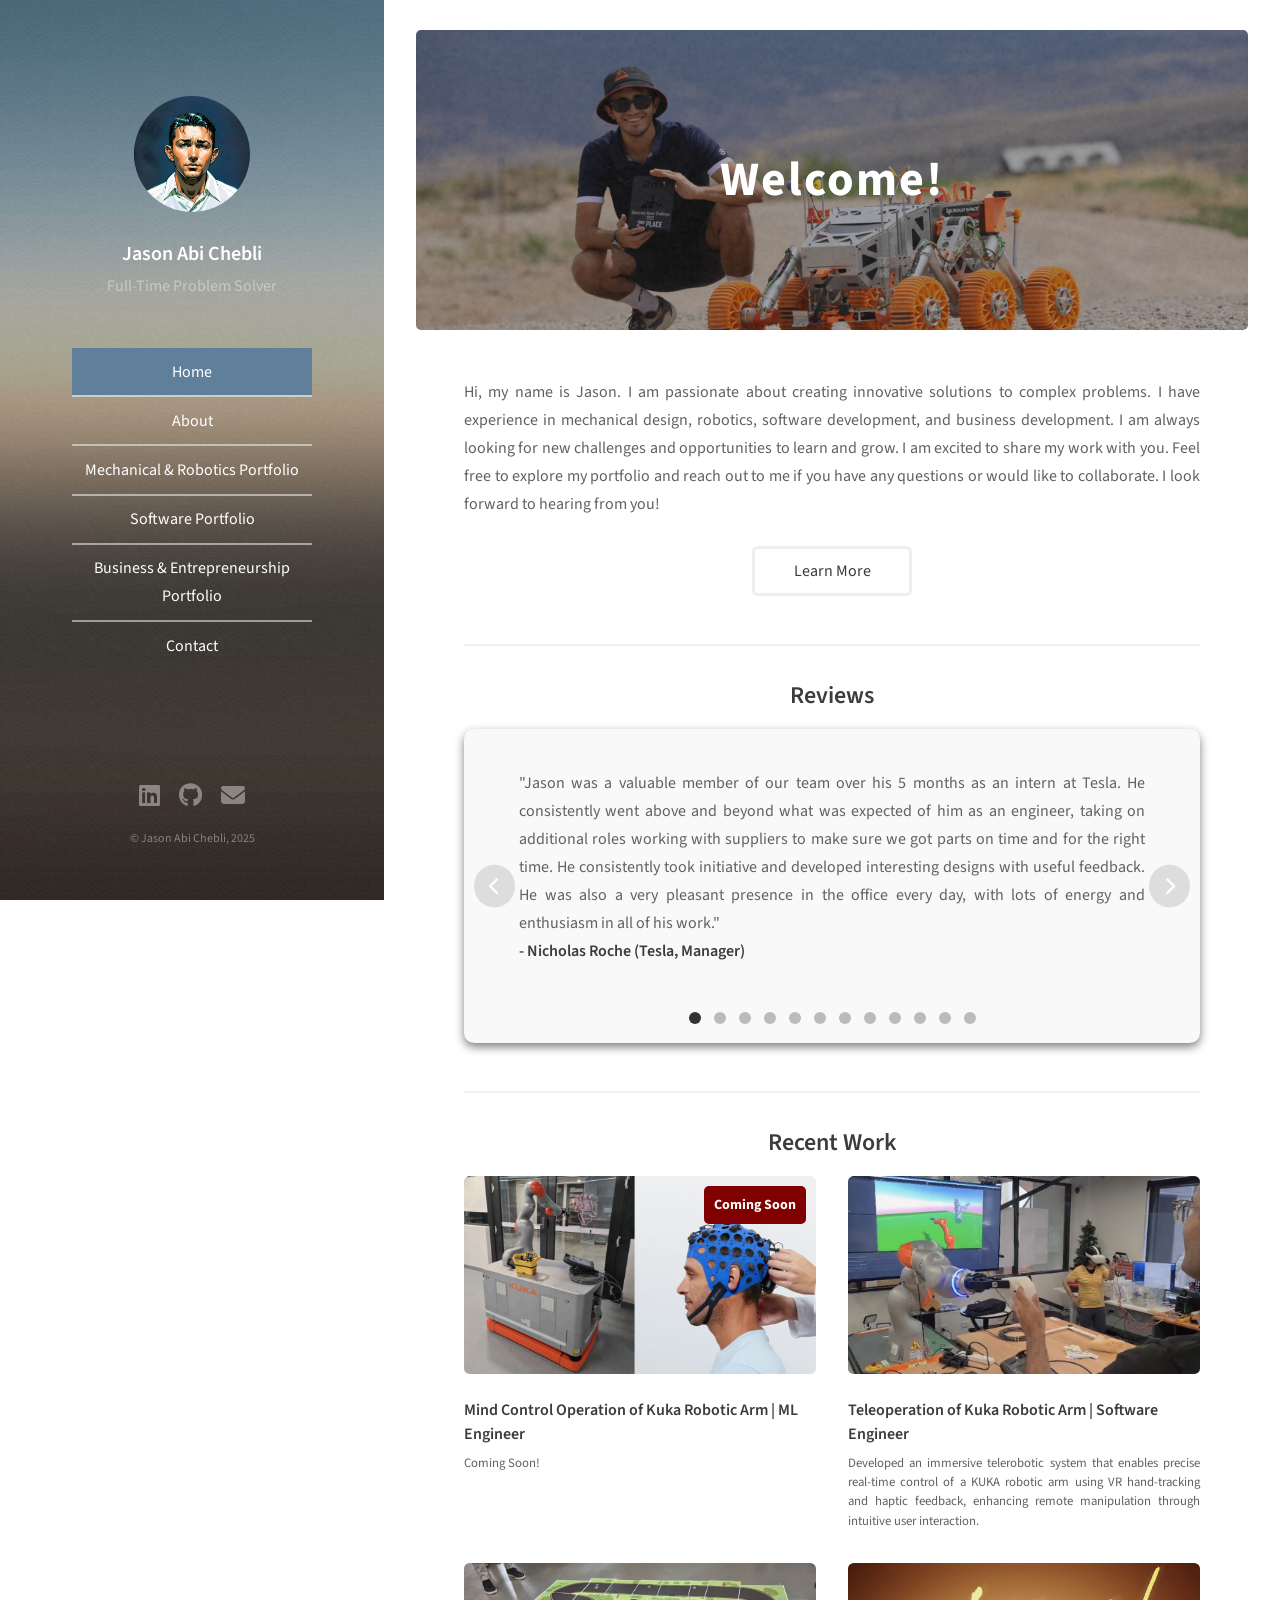
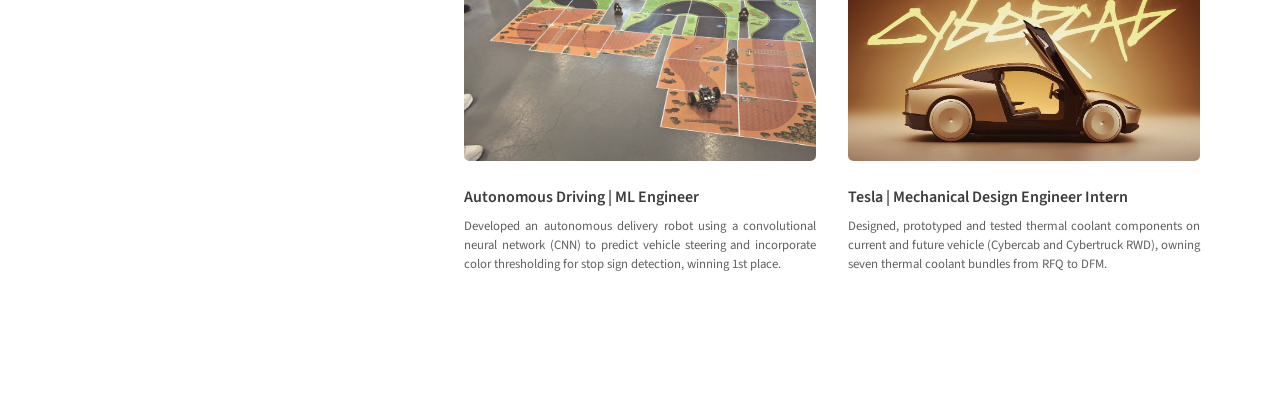
==== commit c2b17b68: "Fixed up colour scheme" ====
--- a/index.html
+++ b/index.html
@@ -130,7 +130,7 @@
 					or would like to collaborate. I look forward to hearing from you!
 				</p>
 				<br>
-				<ul class="actions">
+				<ul class="actions" style="display: flex; justify-content: center;">
 					<li><a href="about.html" class="button">Learn More</a></li>
 				</ul>
 			</section>
--- a/assets/css/main.css
+++ b/assets/css/main.css
@@ -13,8 +13,10 @@
 #616161  -- Headers
 
 
-#becad6 -- dark blue
-#dee4ea -- light blue
+#d6e2ff -- dark blue  (#becad6)
+#eff4ff -- light blue (#dee4ea)
+#F8FAFF -- DROPDOWN SUPER LIGHT BLUE
+
 
 */
 
@@ -392,7 +394,7 @@
 .select-btn {
 	display: flex;
 	height: 55px;
-	background: #becad6;
+	background: #eff4ff;
 	padding: 15px;
 	font-size: 18px;
 	font-weight: 500;
@@ -413,7 +415,7 @@
 
 .select-menu .options {
 	display: none;
-	background: #dee4ea;
+	background: #F8FAFF;
 	padding: 15px;
 	border-radius: 8px;
 }
@@ -427,7 +429,7 @@
 	flex-wrap: wrap;
 	justify-content: center;
 	align-items: center;
-	background: #dee4ea;
+	background: #F8FAFF;
 	padding: 15px;
 	border-radius: 8px;
 	box-shadow: 0 0 3px rgba(0, 0, 0, 0.1);
@@ -3165,6 +3167,46 @@
 /* Header*/
 
 #header {
+    display: -moz-flex;
+    display: -webkit-flex;
+    display: -ms-flex;
+    display: flex;
+    -moz-flex-direction: column;
+    -webkit-flex-direction: column;
+    -ms-flex-direction: column;
+    flex-direction: column;
+    -moz-align-items: -moz-flex-end;
+    -webkit-align-items: -webkit-flex-end;
+    -ms-align-items: -ms-flex-end;
+    align-items: flex-end;
+    -moz-justify-content: space-between;
+    -webkit-justify-content: space-between;
+    -ms-justify-content: space-between;
+    justify-content: space-between;
+    background-color: #1f1815;
+    background-attachment: scroll, scroll;
+    background-image: url("images/overlay.png"), url("../../images/bg2.png");
+
+    /* Ensure overlay behaves as before */
+    background-position: top left, top left;
+    background-repeat: repeat, no-repeat;
+
+    /* Adjust second background image */
+    background-size: auto, 500% 100%; /* Stretch the cropped part */
+    background-position: top left, 0 0; /* Ensure it starts from the left */
+    background-repeat: repeat, no-repeat; /* Prevent tiling */
+
+    color: rgba(255, 255, 255, 0.5);
+    height: 100%;
+    left: 0;
+    padding: 2em 2em;
+    position: fixed;
+    text-align: center;
+    top: 0;
+    width: 25%;
+}
+
+/* #header {
 	display: -moz-flex;
 	display: -webkit-flex;
 	display: -ms-flex;
@@ -3183,10 +3225,10 @@
 	justify-content: space-between;
 	background-color: #1f1815;
 	background-attachment: scroll, scroll;
-	background-image: url("images/overlay.png"), url("../../images/bg.jpg");
+	background-image: url("images/overlay.png"), url("../../images/bg2.png");
 	background-position: top left, top left;
 	background-repeat: repeat, no-repeat;
-	background-size: auto, 150%;
+	background-size: auto, 100%;
 	color: rgba(255, 255, 255, 0.5);
 	height: 100%;
 	left: 0;
@@ -3195,7 +3237,7 @@
 	text-align: center;
 	top: 0;
 	width: 25%;
-}
+} */
 
 #header>* {
 	-moz-flex-shrink: 0;
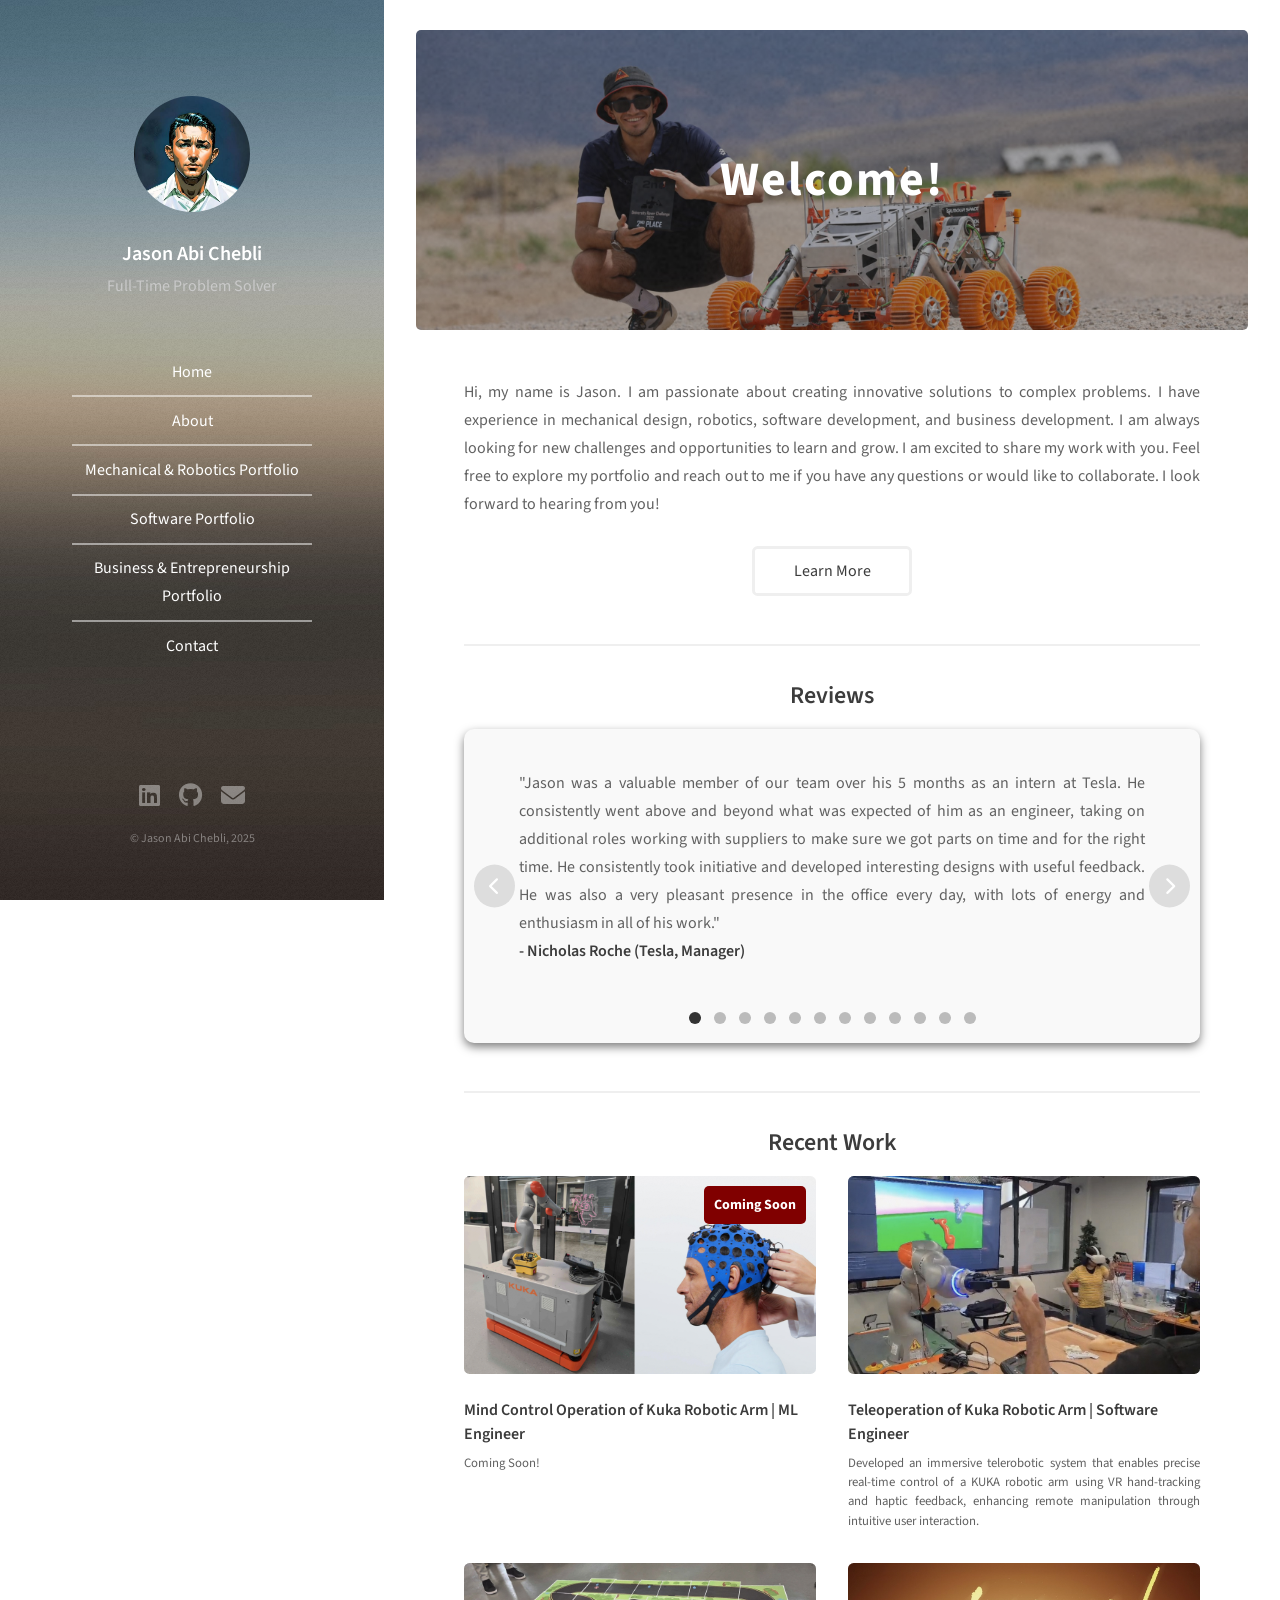
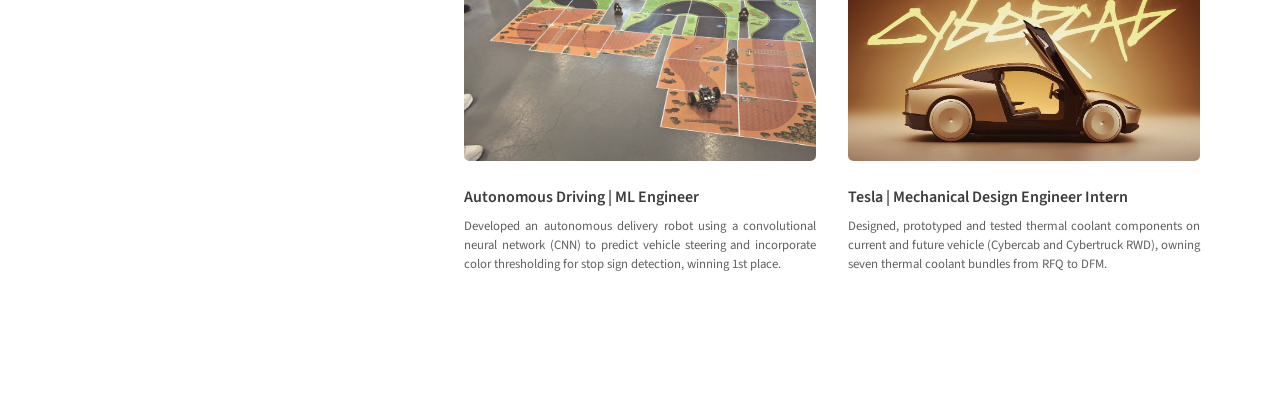
==== commit 66048b4d: "fixing up the domain name for the different sub pages" ====
--- a/index.html
+++ b/index.html
@@ -10,10 +10,10 @@
 	<title>Jason Abi Chebli</title>
 	<meta charset="utf-8" />
 	<meta name="viewport" content="width=device-width, initial-scale=1, user-scalable=no" />
-	<link rel="icon" type="image/png" href="images/Favicon/favicon-32x32.png">
+	<link rel="icon" type="image/png" href="/images/Favicon/favicon-32x32.png">
 
 	<!-- Stylesheets -->
-	<link rel="stylesheet" href="assets/css/main.css" />
+	<link rel="stylesheet" href="/assets/css/main.css" />
 	<link rel="stylesheet"
 		href="https://fonts.googleapis.com/css2?family=Poppins:wght@200;300;400;500;600&display=swap">
 	<!-- Google Fonts -->
@@ -37,19 +37,19 @@
 	<section id="header">
 		<!-- Avatar + Image -->
 		<header>
-			<span class="image avatar"><img src="images/avatar.jpg" alt=""></span>
+			<span class="image avatar"><img src="/images/avatar.jpg" alt=""></span>
 			<h1><strong>Jason Abi Chebli</strong></h1>
 			<p>Full-Time Problem Solver</p>
 		</header>
 		<!-- Navigation Menu -->
 		<nav id="nav">
 			<ul id="menu">
-				<li><a href="index.html" class="scrolly active">Home</a></li>
-				<li><a href="about.html" class="scrolly">About</a></li>
-				<li><a href="mechanical.html" class="scrolly">Mechanical & Robotics Portfolio</a></li>
-				<li><a href="software.html" class="scrolly">Software Portfolio</a></li>
-				<li><a href="business.html" class="scrolly">Business & Entrepreneurship Portfolio</a></li>
-				<li><a href="contact.html" class="scrolly">Contact</a></li>
+				<li><a href="/" class="scrolly active">Home</a></li>
+				<li><a href="/about/" class="scrolly">About</a></li>
+				<li><a href="/mechanical/" class="scrolly">Mechanical & Robotics Portfolio</a></li>
+				<li><a href="/software/" class="scrolly">Software Portfolio</a></li>
+				<li><a href="/business/" class="scrolly">Business & Entrepreneurship Portfolio</a></li>
+				<li><a href="/contact/" class="scrolly">Contact</a></li>
 			</ul>
 		</nav>
 
@@ -59,7 +59,7 @@
 				<ul class="icons">
 					<li><a href="https://www.linkedin.com/in/jason-abi-chebli/" class="icon brands fa-linkedin"><span class="label">LinkedIn</span></a></li>
 					<li><a href="https://github.com/jabichebli" class="icon brands fa-github"><span class="label">Github</span></a></li>
-					<li><a href="contact.html" class="icon solid fa-envelope"><span class="label">Email</span></a></li>
+					<li><a href="/contact/" class="icon solid fa-envelope"><span class="label">Email</span></a></li>
 				</ul>
 				<ul class="copyright">
 					<li>&copy; Jason Abi Chebli, 2025</li>
@@ -82,7 +82,7 @@
 		<header>
 			<span class="image avatar" alt
 				style="display: flex; justify-content: center; padding: 1.5em 0em 1.5em 0em;"><img
-					src="images/avatar.jpg" style="width: 35%;" alt=""></span>
+					src="/images/avatar.jpg" style="width: 35%;" alt=""></span>
 			<p style="margin-bottom: 0em; font-size: large; font-family: 'Poppins', sans-serif; color: white;">Jason Abi
 				Chebli</p>
 			<p>Full-Time Problem Solver</p>
@@ -91,12 +91,12 @@
 
 		<!-- Navigation Menu -->
 		<ul id="menu">
-			<li><a href="index.html" class="scrolly active">Home</a></li>
-			<li><a href="about.html" class="scrolly">About</a></li>
-			<li><a href="mechanical.html" class="scrolly">Mechanical & Robotics Portfolio</a></li>
-			<li><a href="software.html" class="scrolly">Software Portfolio</a></li>
-			<li><a href="business.html" class="scrolly">Business & Entrepreneurship Portfolio</a></li>
-			<li><a href="contact.html" class="scrolly">Contact</a></li>
+			<li><a href="/" class="scrolly active">Home</a></li>
+			<li><a href="/about/" class="scrolly">About</a></li>
+			<li><a href="/mechanical/" class="scrolly">Mechanical & Robotics Portfolio</a></li>
+			<li><a href="/software/" class="scrolly">Software Portfolio</a></li>
+			<li><a href="/business/" class="scrolly">Business & Entrepreneurship Portfolio</a></li>
+			<li><a href="/contact/" class="scrolly">Contact</a></li>
 		</ul>
 		<br><br>
 		<ul class="copyright">
@@ -106,7 +106,7 @@
 
 	<div id="body">
 		<!-- Hero Banner Section -->
-		<section id="hero" style="background-image: url('assets/css/images/overlay.png'), url('images/home/home_main.jpg');">
+		<section id="hero" style="background-image: url('/assets/css/images/overlay.png'), url('/images/home/home_main.jpg');">
 			<div class="hero-content">
 				<h1>Welcome!</h1>
 			</div>
@@ -131,7 +131,7 @@
 				</p>
 				<br>
 				<ul class="actions" style="display: flex; justify-content: center;">
-					<li><a href="about.html" class="button">Learn More</a></li>
+					<li><a href="/about/" class="button">Learn More</a></li>
 				</ul>
 			</section>
 
@@ -183,14 +183,14 @@
 					</div>
 					<div class="review">"Jason worked for myself over a 2 year period at The Bicycle Corporation as a
 						warehouse employee. I found him to be honest, reliable and a worker prepared to turn his hand to
-						whatever was asked of him. Ile showed great initiative to undertake tasks without prompting. I
+						whatever was asked of him. He showed great initiative to undertake tasks without prompting. I
 						wouldn 't hesitate to recommend Jason." <br> <b> - Niel Watson (BikeCorp, Manager) </b></div>
 					<div class="review">"Love the enthusiasm and skills you brought to the program Jason Abi Chebli!
 						Great
 						to have you part of the TOM community and grateful for all your hard work to support Team Joan."
 						<br> <b> - Monique Lautee (TOM: Melbourne, Organiser) </b>
 					</div>
-					<div class="review">"Jason was by far the best tutor I've ever had. Ile is very organised and clear
+					<div class="review">"Jason was by far the best tutor I've ever had. He is very organised and clear
 						in
 						his teaching. Having him as my tutor definitely improved my maths results. He helped me excel in
 						my
@@ -211,10 +211,10 @@
 						to
 						his tutoring services in the future." <br> <b>- Quentin Lam (Former Student)</b></div>
 					<div class="review">"Jason is a great tutor. He has helped me tremendously with my English language
-						skills. His resources and notes are easy to understand key learning areas. Ile has additional
+						skills. His resources and notes are easy to understand key learning areas. He has additional
 						resources that teachers don't have and are helpful in providing more depth and information on
 						writing AC's and essays. Jason makes the lesson fun, engaging while personalising to a way that
-						helped me understand. Ile is organised and helped me stay on track from stressing for exams and
+						helped me understand. He is organised and helped me stay on track from stressing for exams and
 						sacs
 						beforehand." <br> <b>- Anonymous (Former Student)</b></div>
 					<div class="review">"Jason was very helpful and taught me more than I needed to know. Very good at
@@ -244,7 +244,7 @@
 				<div class="row">
 					<article class="col-6 col-12-xsmall work-item">
 						<a href="#" class="image fit thumb">
-							<img src="images/software/Mind_Control/Mind_Control.png" alt="" />
+							<img src="/images/software/Mind_Control/Mind_Control.png" alt="" />
 						</a>
 						<h3>Mind Control Operation of Kuka Robotic Arm | ML Engineer</h3>
 						<p>Coming Soon!</p>
@@ -252,7 +252,7 @@
 					</article>
 					<article class="col-6 col-12-xsmall work-item">
 						<a href="#" class="image fit thumb">
-							<img src="images/software/Teleoperation/Teleoperation.jpg" alt="" />
+							<img src="/images/software/Teleoperation/Teleoperation.jpg" alt="" />
 						</a>
 						<h3>Teleoperation of Kuka Robotic Arm | Software Engineer</h3>
 						<p>Developed an immersive telerobotic system that enables precise real-time control of a KUKA
@@ -262,7 +262,7 @@
 					</article>
 					<article class="col-6 col-12-xsmall work-item">
 						<a href="#" class="image fit thumb">
-							<img src="images/software/Autonomous_Driving_ML/Autonomous_Driving.jpg" alt="" />
+							<img src="/images/software/Autonomous_Driving_ML/Autonomous_Driving.jpg" alt="" />
 						</a>
 						<h3>Autonomous Driving | ML Engineer</h3>
 						<p>Developed an autonomous delivery robot using a convolutional neural network (CNN) to predict
@@ -272,7 +272,7 @@
 					</article>
 					<article class="col-6 col-12-xsmall work-item">
 						<a href="#" class="image fit thumb">
-							<img src="images/mechanical/Tesla/Robotaxi.jpg" alt="" />
+							<img src="/images/mechanical/Tesla/Robotaxi.jpg" alt="" />
 						</a>
 						<h3>Tesla | Mechanical Design Engineer Intern</h3>
 						<p>Designed, prototyped and tested thermal coolant components on current and future vehicle
@@ -290,7 +290,7 @@
 			<ul class="icons">
 				<li><a href="https://www.linkedin.com/in/jason-abi-chebli/" class="icon brands fa-linkedin"><span class="label">LinkedIn</span></a></li>
 				<li><a href="https://github.com/jabichebli" class="icon brands fa-github"><span class="label">Github</span></a></li>
-				<li><a href="contact.html" class="icon solid fa-envelope"><span class="label">Email</span></a></li>
+				<li><a href="/contact/" class="icon solid fa-envelope"><span class="label">Email</span></a></li>
 			</ul>
 			<ul class="copyright">
 				<li>&copy; Jason Abi Chebli, 2025</li>
@@ -299,13 +299,13 @@
 	</footer>
 
 	<!-- Scripts -->
-	<script src="assets/js/jquery.min.js"></script>
-	<script src="assets/js/jquery.poptrox.min.js"></script>
-	<script src="assets/js/browser.min.js"></script>
-	<script src="assets/js/breakpoints.min.js"></script>
-	<script src="assets/js/util.js"></script>
-	<script src="assets/js/main.js"></script>
-	<script src="assets/js/tracking.js"></script>
+	<script src="/assets/js/jquery.min.js"></script>
+	<script src="/assets/js/jquery.poptrox.min.js"></script>
+	<script src="/assets/js/browser.min.js"></script>
+	<script src="/assets/js/breakpoints.min.js"></script>
+	<script src="/assets/js/util.js"></script>
+	<script src="/assets/js/main.js"></script>
+	<script src="/assets/js/tracking.js"></script>
 
 	<!-- Popup Overlay and Popup Container -->
 	<div class="popup-overlay"></div>
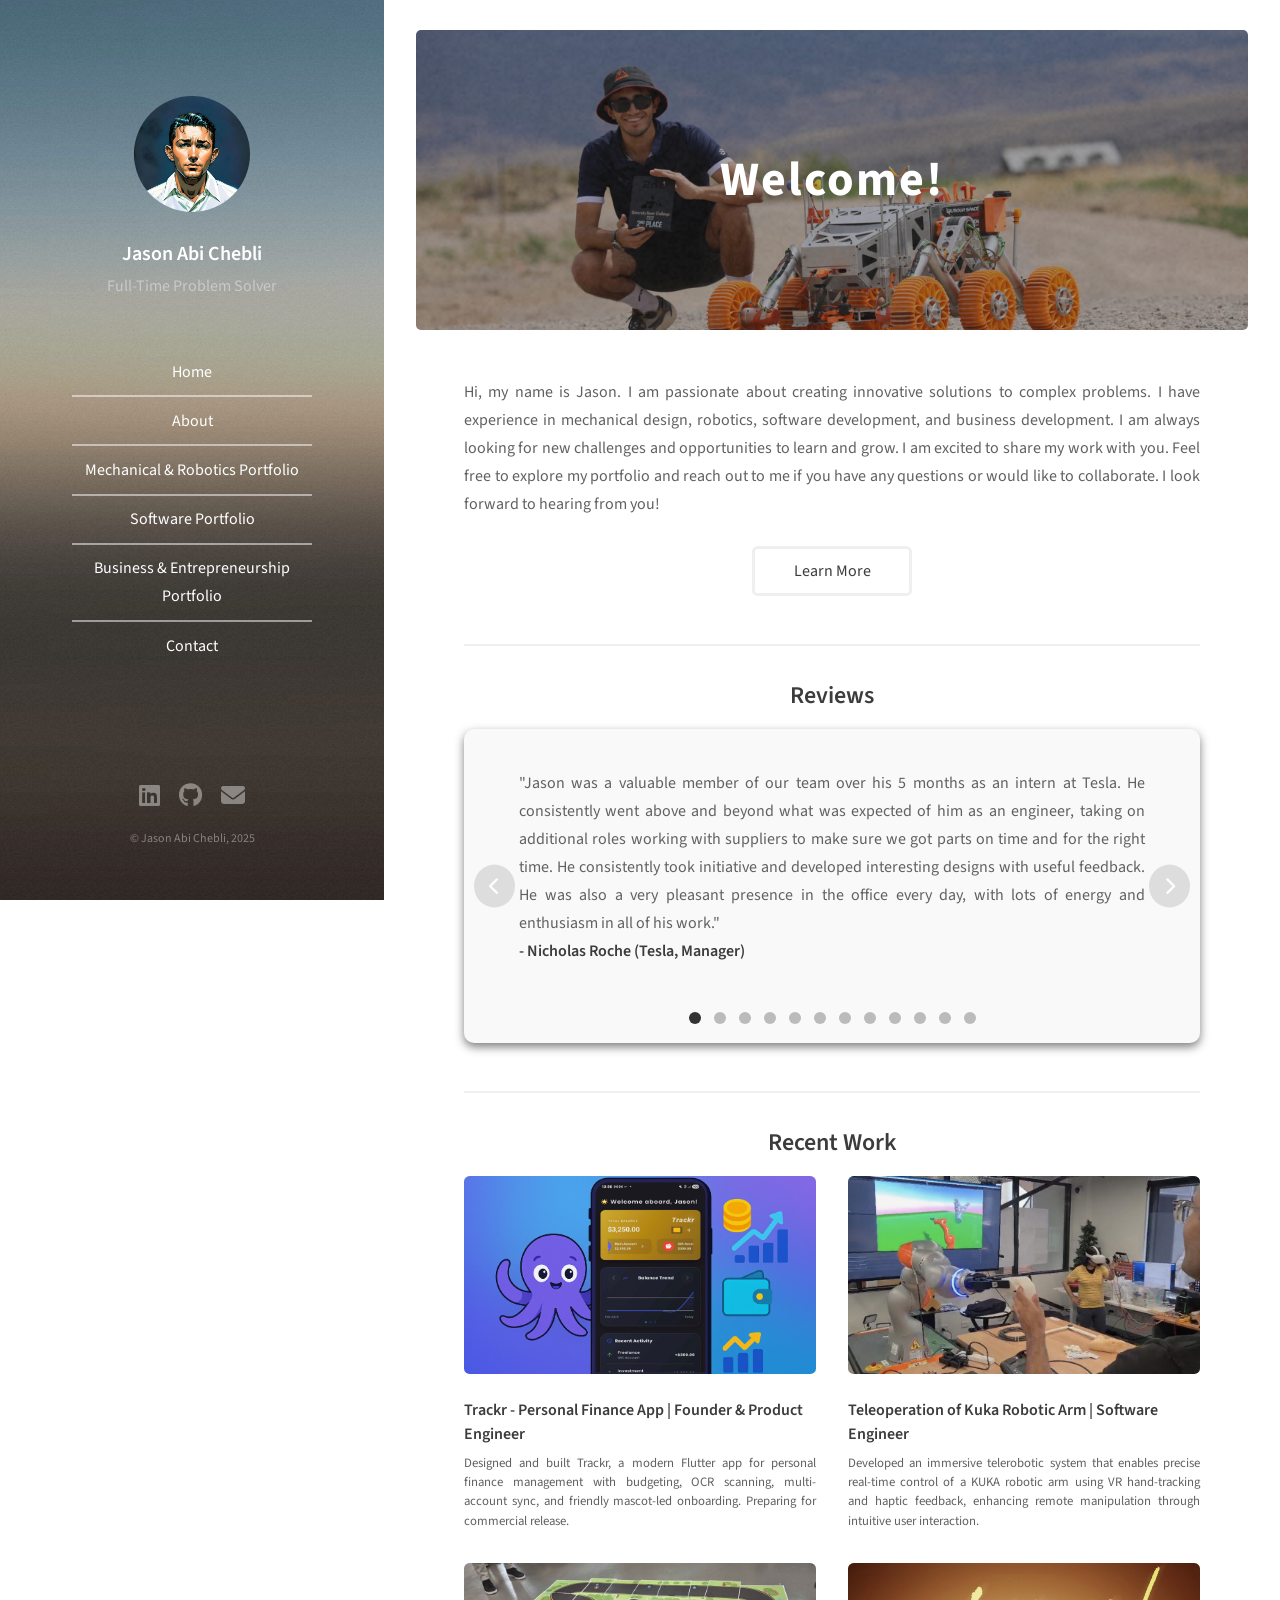
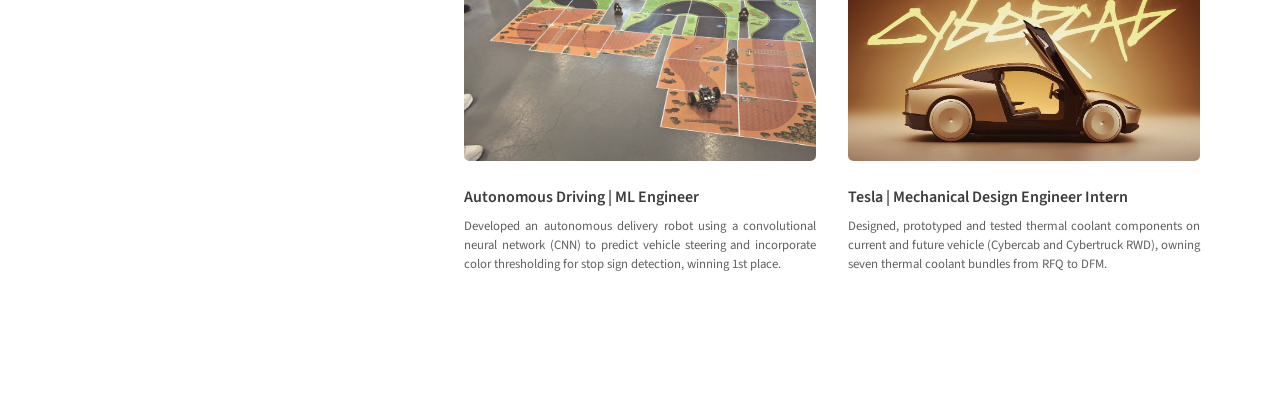
==== commit f2e9d871: "Added new software projects" ====
--- a/index.html
+++ b/index.html
@@ -244,11 +244,10 @@
 				<div class="row">
 					<article class="col-6 col-12-xsmall work-item">
 						<a href="#" class="image fit thumb">
-							<img src="/images/software/Mind_Control/Mind_Control.png" alt="" />
+							<img src="/images/software/Trackr/trackr_thumbnail.png" alt="Trackr app preview" />
 						</a>
-						<h3>Mind Control Operation of Kuka Robotic Arm | ML Engineer</h3>
-						<p>Coming Soon!</p>
-						<div class="coming-soon-bubble">Coming Soon</div>
+						<h3>Trackr - Personal Finance App | Founder & Product Engineer</h3>
+						<p>Designed and built Trackr, a modern Flutter app for personal finance management with budgeting, OCR scanning, multi-account sync, and friendly mascot-led onboarding. Preparing for commercial release.</p>
 					</article>
 					<article class="col-6 col-12-xsmall work-item">
 						<a href="#" class="image fit thumb">
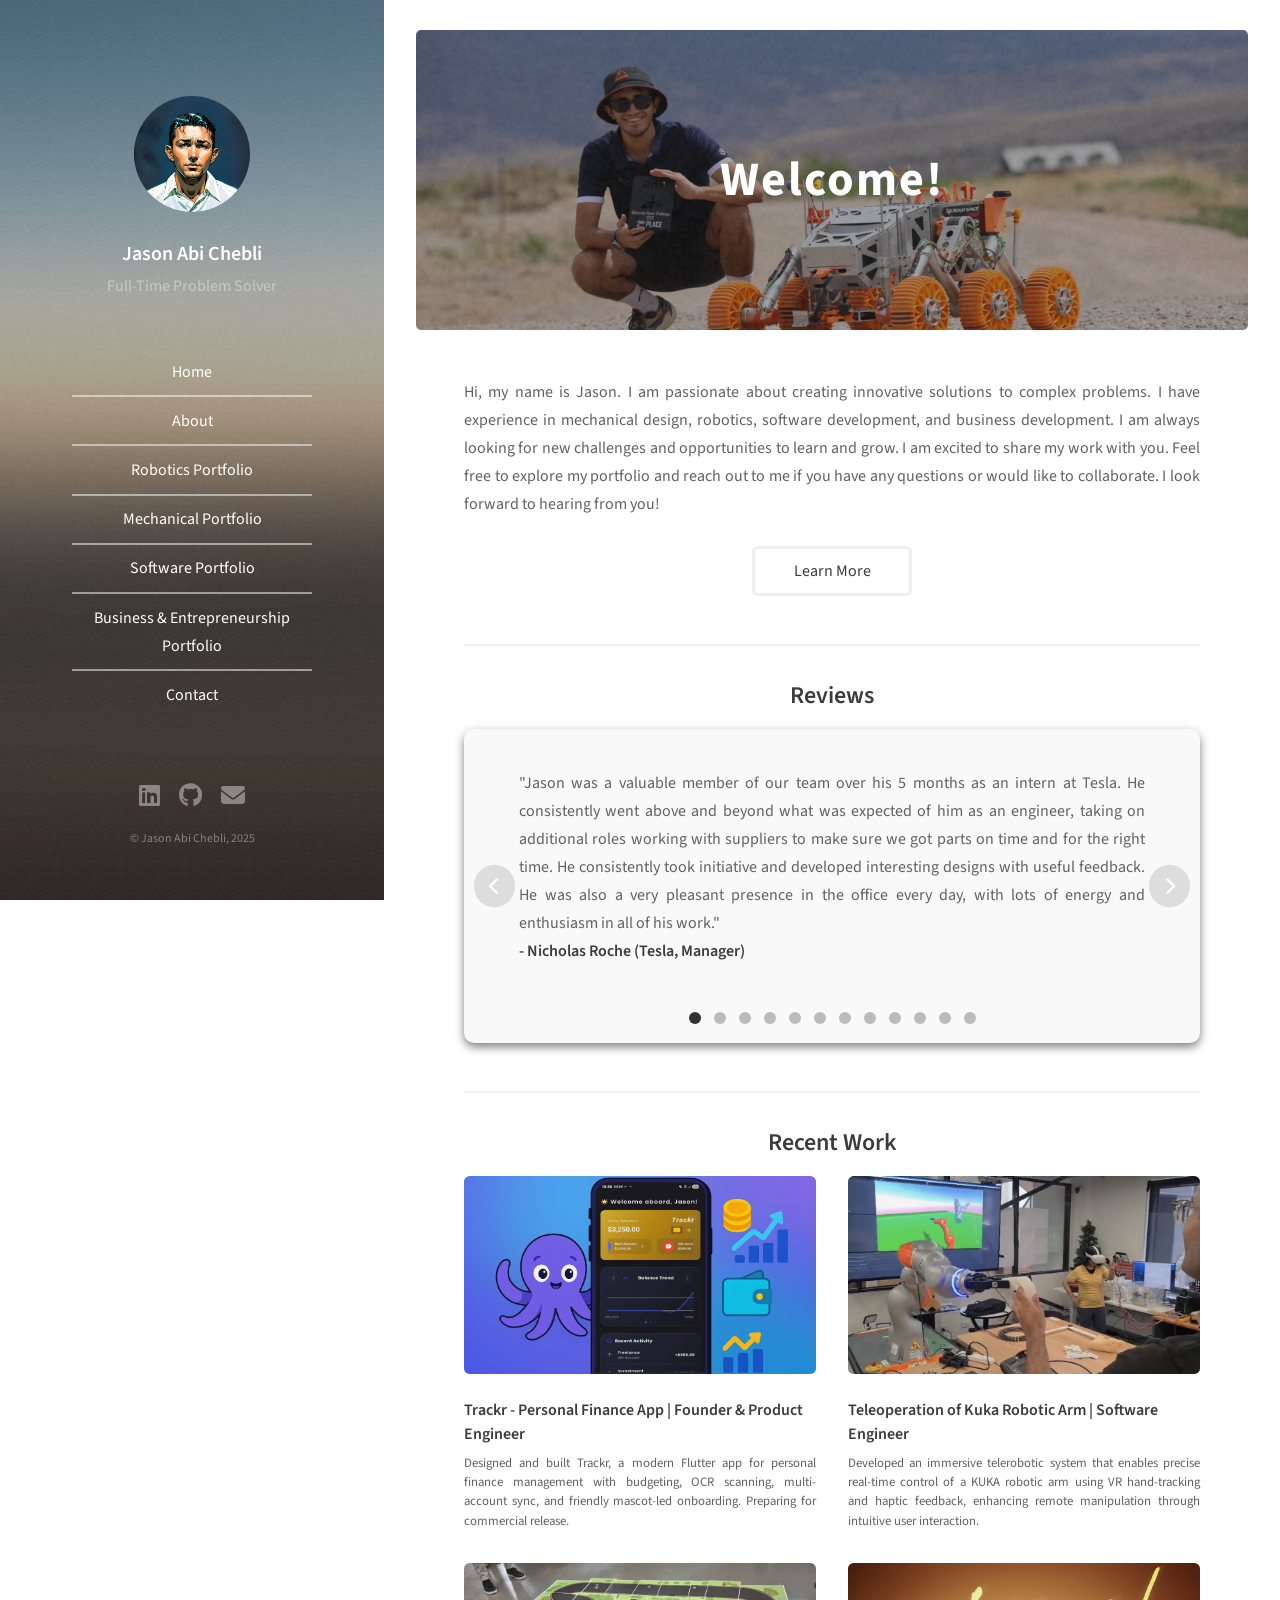
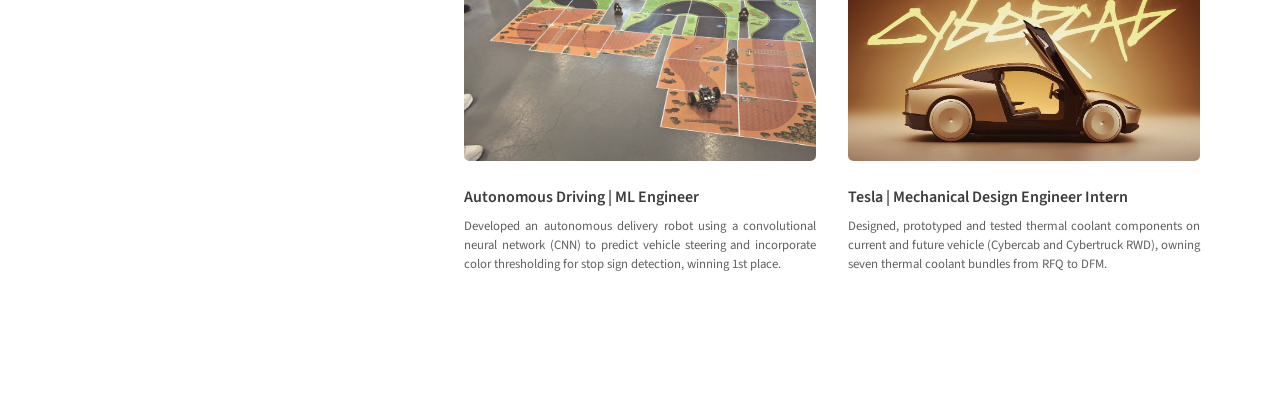
==== commit 2938512c: "Adding the robotics tab" ====
--- a/index.html
+++ b/index.html
@@ -46,7 +46,8 @@
 			<ul id="menu">
 				<li><a href="/" class="scrolly active">Home</a></li>
 				<li><a href="/about/" class="scrolly">About</a></li>
-				<li><a href="/mechanical/" class="scrolly">Mechanical & Robotics Portfolio</a></li>
+				<li><a href="/robotics/" class="scrolly">Robotics Portfolio</a></li>
+				<li><a href="/mechanical/" class="scrolly">Mechanical Portfolio</a></li>
 				<li><a href="/software/" class="scrolly">Software Portfolio</a></li>
 				<li><a href="/business/" class="scrolly">Business & Entrepreneurship Portfolio</a></li>
 				<li><a href="/contact/" class="scrolly">Contact</a></li>
@@ -93,7 +94,8 @@
 		<ul id="menu">
 			<li><a href="/" class="scrolly active">Home</a></li>
 			<li><a href="/about/" class="scrolly">About</a></li>
-			<li><a href="/mechanical/" class="scrolly">Mechanical & Robotics Portfolio</a></li>
+			<li><a href="/robotics/" class="scrolly">Robotics Portfolio</a></li>
+			<li><a href="/mechanical/" class="scrolly">Mechanical Portfolio</a></li>
 			<li><a href="/software/" class="scrolly">Software Portfolio</a></li>
 			<li><a href="/business/" class="scrolly">Business & Entrepreneurship Portfolio</a></li>
 			<li><a href="/contact/" class="scrolly">Contact</a></li>
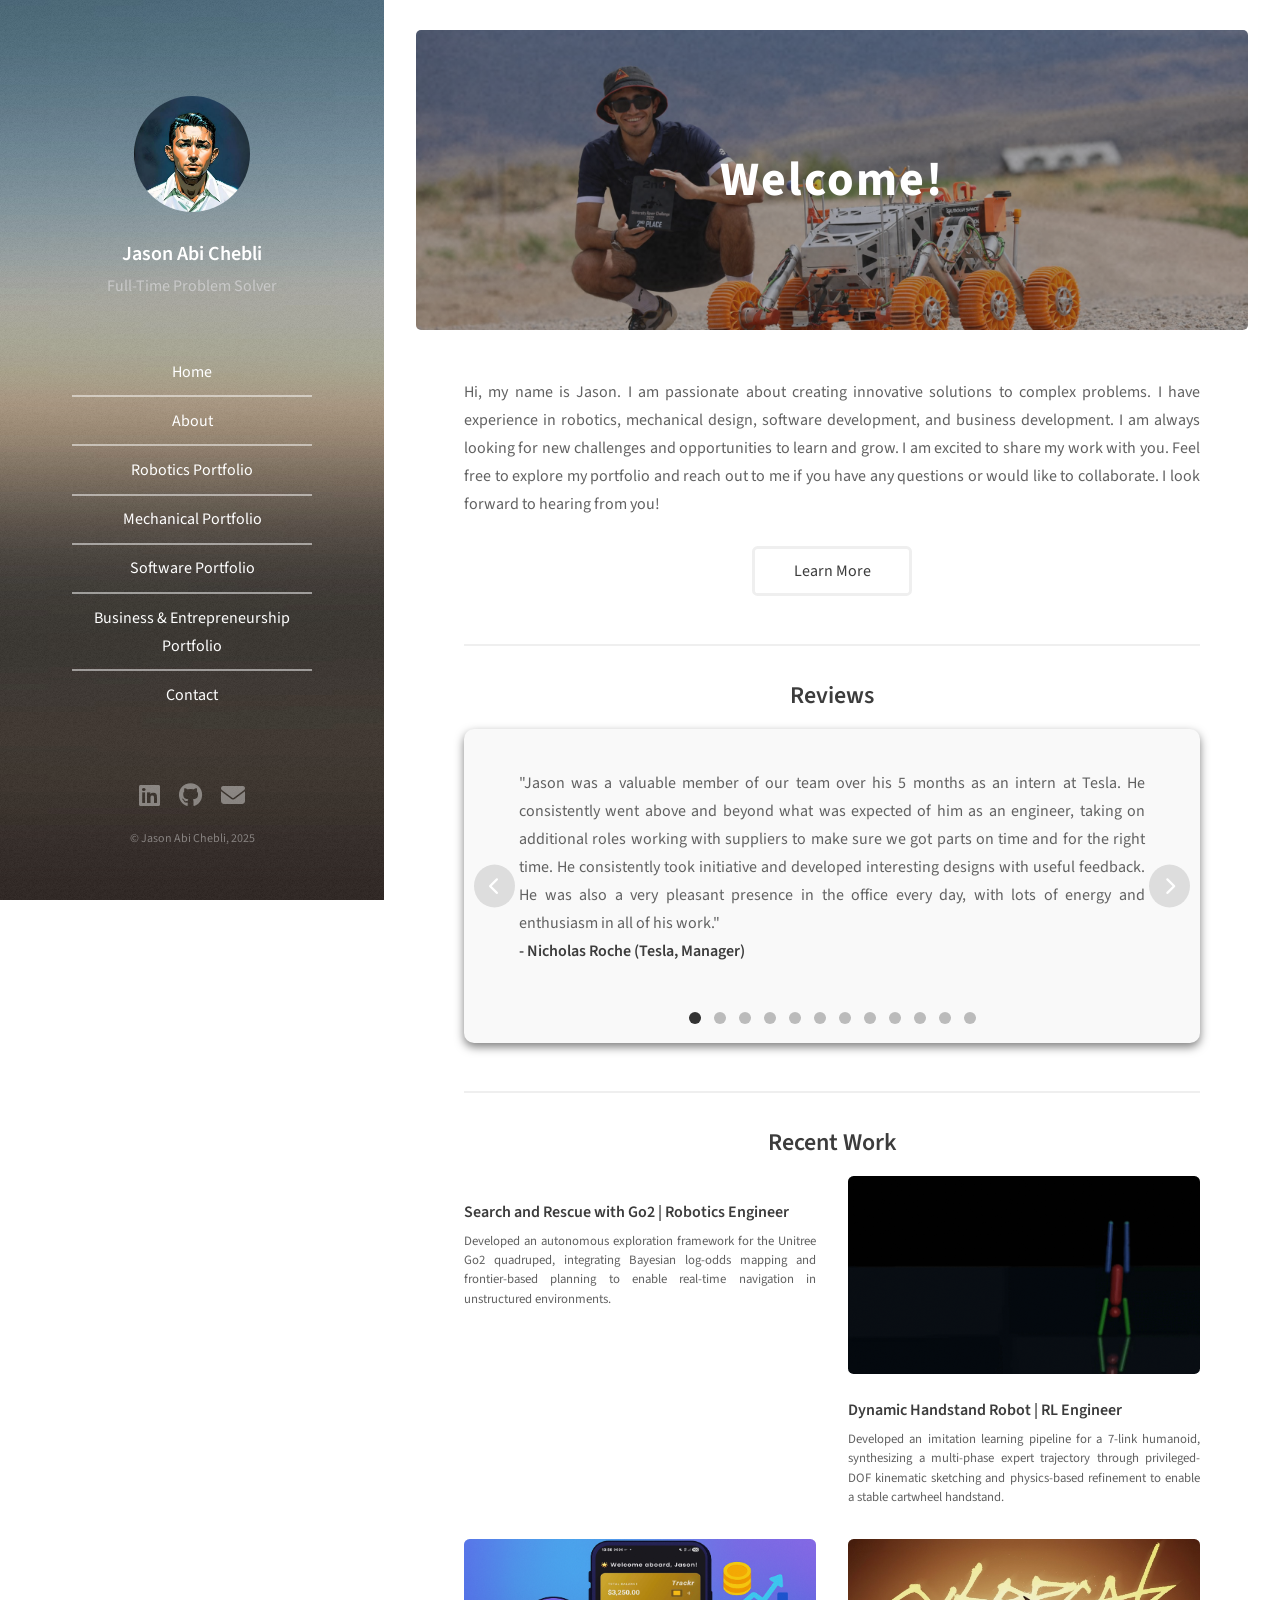
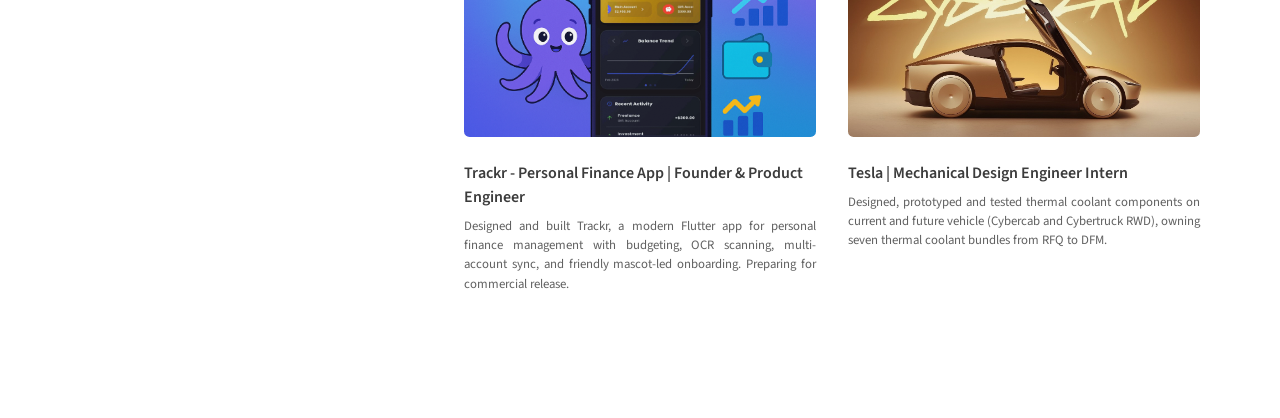
==== commit a8852c6c: "Editted the home page" ====
--- a/index.html
+++ b/index.html
@@ -123,7 +123,7 @@
 				</header>
 				<p style="text-align: justify;">Hi, my name is Jason. I am passionate about creating innovative
 					solutions to
-					complex problems. I have experience in mechanical design, robotics, software development, and
+					complex problems. I have experience in robotics, mechanical design, software development, and
 					business
 					development. I am always looking for new challenges and opportunities to learn and grow. I am
 					excited to
@@ -244,32 +244,26 @@
 			<section id="one">
 					<h2 style="padding-bottom: 15px;">Recent Work</h2>
 				<div class="row">
+										<article class="col-6 col-12-xsmall work-item">
+						<a href="#" class="image fit thumb">
+							<img src="/images/robotics/Search_and_Rescue_Go2/Go2_SAR.gif" alt="" />
+						</a>
+						<h3>Search and Rescue with Go2 | Robotics Engineer</h3>
+						<p>Developed an autonomous exploration framework for the Unitree Go2 quadruped, integrating Bayesian log-odds mapping and frontier-based planning to enable real-time navigation in unstructured environments.</p>
+					</article>
+					<article class="col-6 col-12-xsmall work-item">
+						<a href="#" class="image fit thumb">
+							<img src="/images/robotics/Dynamic_Handstand_Robot/il_policy.gif" alt="7-Link Humanoid Handstand" />
+						</a>
+						<h3> Dynamic Handstand Robot | RL Engineer</h3>
+						<p>Developed an imitation learning pipeline for a 7-link humanoid, synthesizing a multi-phase expert trajectory through privileged-DOF kinematic sketching and physics-based refinement to enable a stable cartwheel handstand.</p>
+					</article>
 					<article class="col-6 col-12-xsmall work-item">
 						<a href="#" class="image fit thumb">
 							<img src="/images/software/Trackr/trackr_thumbnail.png" alt="Trackr app preview" />
 						</a>
 						<h3>Trackr - Personal Finance App | Founder & Product Engineer</h3>
 						<p>Designed and built Trackr, a modern Flutter app for personal finance management with budgeting, OCR scanning, multi-account sync, and friendly mascot-led onboarding. Preparing for commercial release.</p>
-					</article>
-					<article class="col-6 col-12-xsmall work-item">
-						<a href="#" class="image fit thumb">
-							<img src="/images/software/Teleoperation/Teleoperation.jpg" alt="" />
-						</a>
-						<h3>Teleoperation of Kuka Robotic Arm | Software Engineer</h3>
-						<p>Developed an immersive telerobotic system that enables precise real-time control of a KUKA
-							robotic arm using VR hand-tracking and haptic feedback, enhancing remote manipulation
-							through
-							intuitive user interaction.</p>
-					</article>
-					<article class="col-6 col-12-xsmall work-item">
-						<a href="#" class="image fit thumb">
-							<img src="/images/software/Autonomous_Driving_ML/Autonomous_Driving.jpg" alt="" />
-						</a>
-						<h3>Autonomous Driving | ML Engineer</h3>
-						<p>Developed an autonomous delivery robot using a convolutional neural network (CNN) to predict
-							vehicle steering and incorporate color thresholding for stop sign detection, winning 1st
-							place.
-						</p>
 					</article>
 					<article class="col-6 col-12-xsmall work-item">
 						<a href="#" class="image fit thumb">
